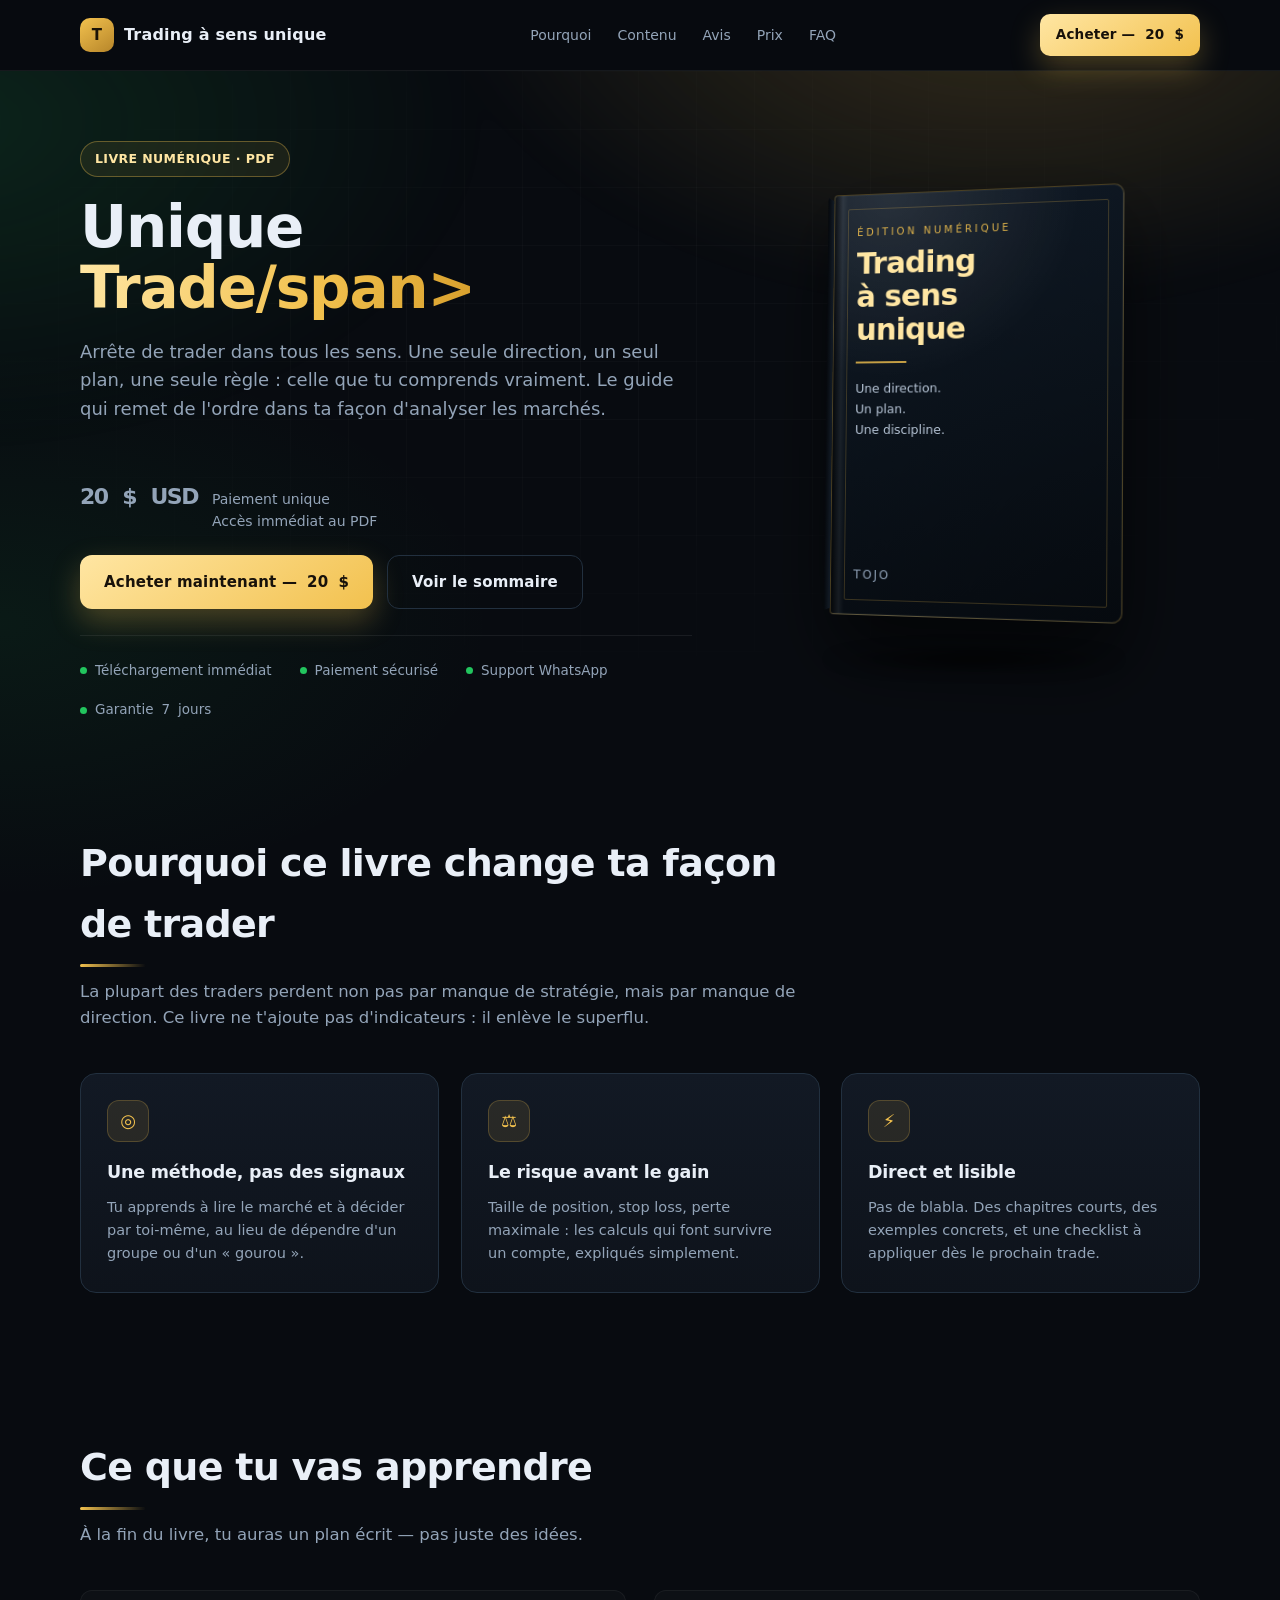
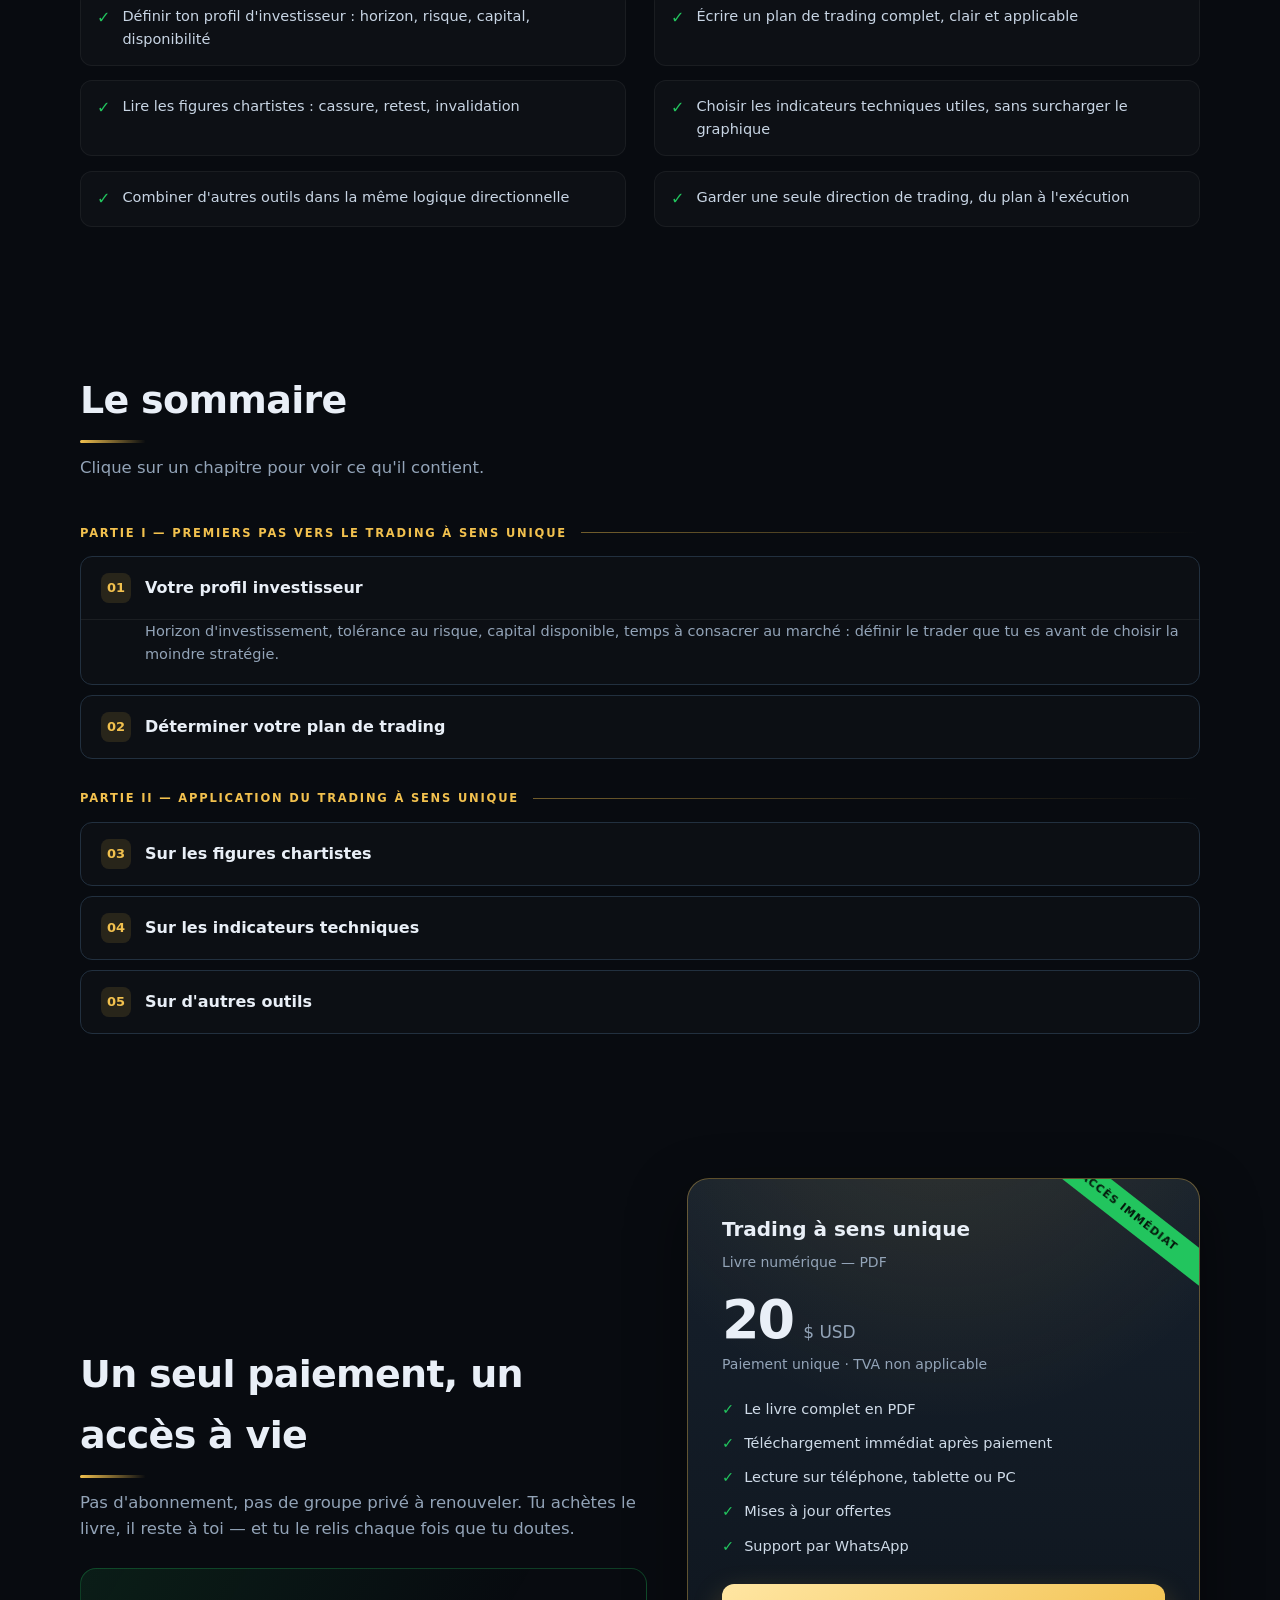
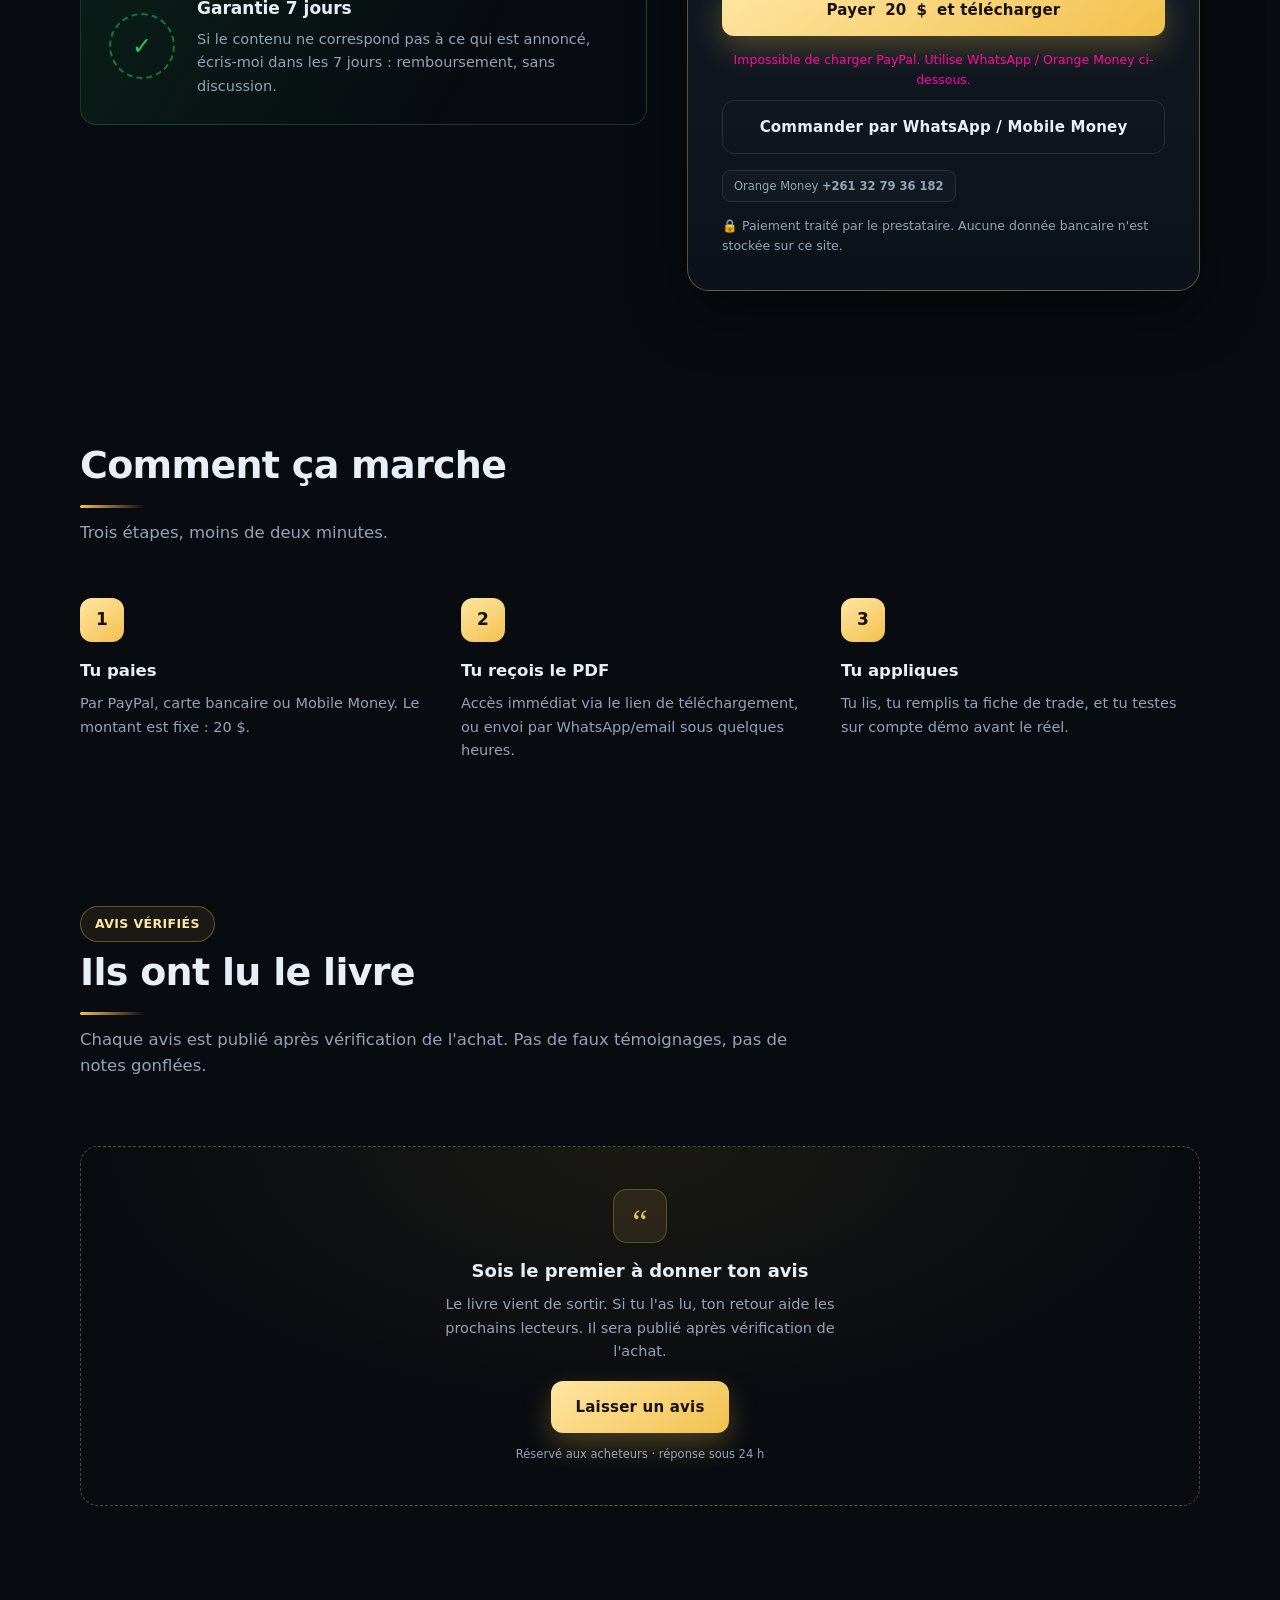
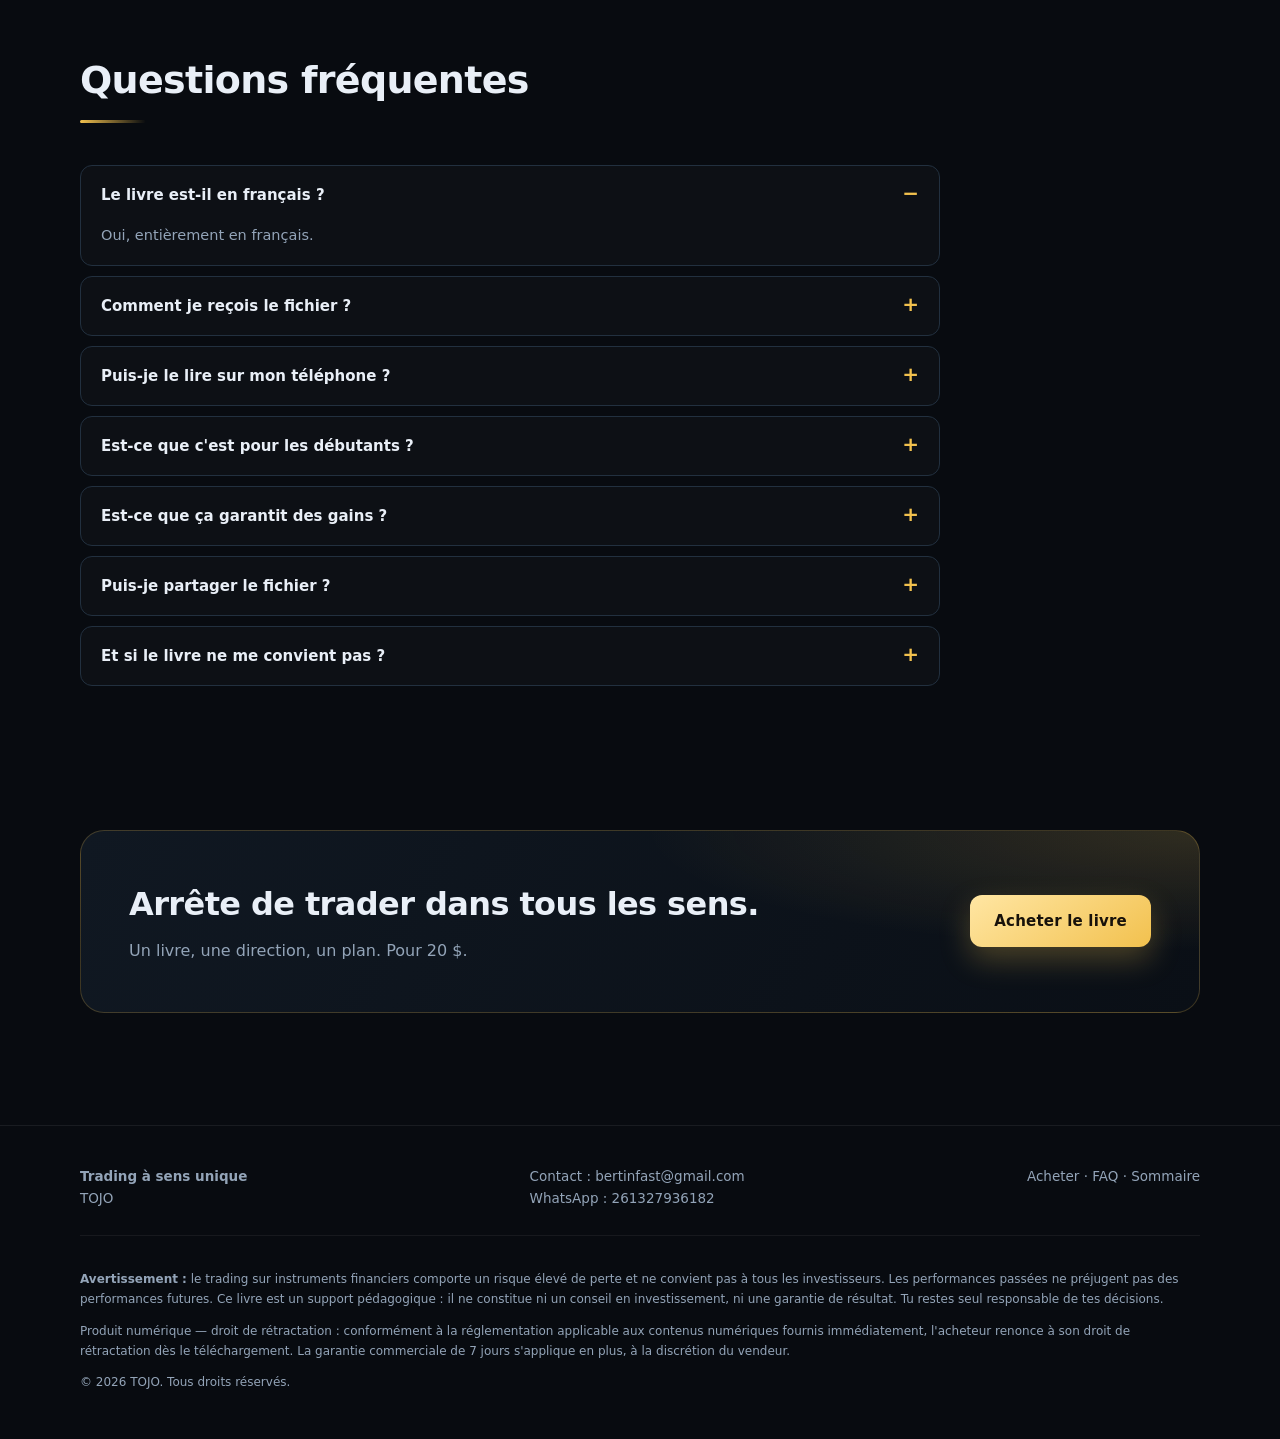
==== index.html @ a889dc32 "Update index.html changemenr de nom" ====
<!DOCTYPE html>
<html lang="fr">
<head>
<meta charset="utf-8">
<meta name="viewport" content="width=device-width, initial-scale=1">
<title>Unique Trade — Le livre (5 $)</title>
<meta name="description" content="Trading à sens unique : la méthode pour arrêter de trader dans tous les sens. Une direction, un plan, une gestion du risque. PDF à 20 $, accès immédiat.">
<meta property="og:type" content="website">
<meta property="og:title" content="Unique Trade — Le livre">
<meta property="og:description" content="Une direction, un plan, une gestion du risque. Le livre en PDF à 20 $.">
<meta property="og:image" content="assets/cover.png">
<meta name="theme-color" content="#080b10">
<link rel="stylesheet" href="assets/style.css">
</head>
<body>

<!-- Barre de progression de lecture -->
<div class="scroll-progress" id="scroll-progress" aria-hidden="true"></div>

<!-- ================= HEADER ================= -->
<header class="site-header">
  <div class="container site-header__inner">
    <a class="brand" href="#hero">
      <span class="brand__mark">T</span>
      <span data-title>Trading à sens unique</span>
    </a>
    <nav class="nav" id="site-nav" aria-label="Navigation principale">
      <a href="#pourquoi">Pourquoi</a>
      <a href="#contenu">Contenu</a>
      <a href="#avis">Avis</a>
      <a href="#prix">Prix</a>
      <a href="#faq">FAQ</a>
      <a class="nav__cta btn btn--gold" href="#prix" data-link="primary">
        Acheter — <span data-price>20</span> <span data-ccy>$</span>
      </a>
    </nav>
    <a class="btn btn--gold btn--sm header-cta" href="#prix" data-link="primary">
      Acheter — <span data-price>5</span> <span data-ccy>$</span>
    </a>
    <button class="nav-toggle" type="button" aria-controls="site-nav" aria-expanded="false" aria-label="Ouvrir le menu" hidden>
      <span class="nav-toggle__bar"></span>
      <span class="nav-toggle__bar"></span>
      <span class="nav-toggle__bar"></span>
    </button>
  </div>
</header>

<!-- ================= HERO ================= -->
<section class="hero" id="hero">
  <div class="container hero__grid">
    <div>
      <span class="eyebrow">Livre numérique · PDF</span>

      <h1>Unique  <span class="accent">Trade/span></h1>

      <p class="lead">
        Arrête de trader dans tous les sens. Une seule direction, un seul plan,
        une seule règle : celle que tu comprends vraiment. Le guide qui remet
        de l'ordre dans ta façon d'analyser les marchés.
      </p>

      <div class="hero__price">
        <div class="price-tag"><span data-price>20</span> <span data-ccy>$</span> <span data-ccy-code>USD</span></div>
        <div class="price-note">
          Paiement unique<br>Accès immédiat au PDF
        </div>
      </div>

      <div class="hero__actions">
        <a class="btn btn--gold" href="#prix" data-link="primary">
          Acheter maintenant — <span data-price>20</span> <span data-ccy>$</span>
        </a>
        <a class="btn btn--ghost" href="#contenu">Voir le sommaire</a>
      </div>

      <div class="trust">
        <span><i class="dot"></i> Téléchargement immédiat</span>
        <span><i class="dot"></i> Paiement sécurisé</span>
        <span><i class="dot"></i> Support WhatsApp</span>
        <span><i class="dot"></i> Garantie <span data-guarantee>7</span> jours</span>
      </div>
    </div>

    <div class="book-wrap" aria-hidden="true">
      <div class="book">
        <div class="book__spine"></div>
        <div class="book__face">
          <div>
            <div class="book__kicker">Édition numérique</div>
            <div class="book__title">Trading<br>à sens<br>unique</div>
            <div class="book__rule"></div>
            <div class="book__sub">Une direction.<br>Un plan.<br>Une discipline.</div>
          </div>
          <div class="book__author" data-author>TOJO</div>
        </div>
      </div>
      <div class="book__shadow"></div>
    </div>
  </div>
</section>

<!-- ================= POURQUOI ================= -->
<section id="pourquoi">
  <div class="container">
    <div class="section-head">
      <h2>Pourquoi ce livre change ta façon de trader</h2>
      <p>
        La plupart des traders perdent non pas par manque de stratégie,
        mais par manque de direction. Ce livre ne t'ajoute pas d'indicateurs :
        il enlève le superflu.
      </p>
    </div>

    <div class="grid-3">
      <article class="card">
        <div class="card__icon">◎</div>
        <h3>Une méthode, pas des signaux</h3>
        <p>
          Tu apprends à lire le marché et à décider par toi-même,
          au lieu de dépendre d'un groupe ou d'un « gourou ».
        </p>
      </article>

      <article class="card">
        <div class="card__icon">⚖</div>
        <h3>Le risque avant le gain</h3>
        <p>
          Taille de position, stop loss, perte maximale : les calculs
          qui font survivre un compte, expliqués simplement.
        </p>
      </article>

      <article class="card">
        <div class="card__icon">⚡</div>
        <h3>Direct et lisible</h3>
        <p>
          Pas de blabla. Des chapitres courts, des exemples concrets,
          et une checklist à appliquer dès le prochain trade.
        </p>
      </article>
    </div>
  </div>
</section>

<!-- ================= CONTENU ================= -->
<section id="contenu">
  <div class="container">
    <div class="section-head">
      <h2>Ce que tu vas apprendre</h2>
      <p>À la fin du livre, tu auras un plan écrit — pas juste des idées.</p>
    </div>

    <ul class="learn">
      <li><span>Définir ton profil d'investisseur : horizon, risque, capital, disponibilité</span></li>
      <li><span>Écrire un plan de trading complet, clair et applicable</span></li>
      <li><span>Lire les figures chartistes : cassure, retest, invalidation</span></li>
      <li><span>Choisir les indicateurs techniques utiles, sans surcharger le graphique</span></li>
      <li><span>Combiner d'autres outils dans la même logique directionnelle</span></li>
      <li><span>Garder une seule direction de trading, du plan à l'exécution</span></li>
    </ul>
  </div>
</section>

<!-- ================= SOMMAIRE ================= -->
<section>
  <div class="container">
    <div class="section-head">
      <h2>Le sommaire</h2>
      <p>Clique sur un chapitre pour voir ce qu'il contient.</p>
    </div>

    <div class="chapters">
      <div class="part">Partie I — Premiers pas vers le trading à sens unique</div>

      <details class="chapter" open>
        <summary><span class="chapter__num">01</span> Votre profil investisseur</summary>
        <div class="chapter__body">
          Horizon d'investissement, tolérance au risque, capital disponible,
          temps à consacrer au marché : définir le trader que tu es avant de
          choisir la moindre stratégie.
        </div>
      </details>

      <details class="chapter">
        <summary><span class="chapter__num">02</span> Déterminer votre plan de trading</summary>
        <div class="chapter__body">
          La fiche à remplir avant chaque décision : objectifs, conditions
          d'entrée, stop loss, taille de position et règles écrites noires
          sur blanches.
        </div>
      </details>

      <div class="part">Partie II — Application du trading à sens unique</div>

      <details class="chapter">
        <summary><span class="chapter__num">03</span> Sur les figures chartistes</summary>
        <div class="chapter__body">
          Comment appliquer la méthode aux figures classiques : lecture de la
          structure, cassure, retest et point d'invalidation.
        </div>
      </details>

      <details class="chapter">
        <summary><span class="chapter__num">04</span> Sur les indicateurs techniques</summary>
        <div class="chapter__body">
          Quels indicateurs garder, comment les combiner sans surcharger le
          graphique, et comment filtrer les faux signaux.
        </div>
      </details>

      <details class="chapter">
        <summary><span class="chapter__num">05</span> Sur d'autres outils</summary>
        <div class="chapter__body">
          Les outils complémentaires utilisés dans le même cadre : niveaux,
          volumes, corrélations — toujours au service d'une seule direction.
        </div>
      </details>
    </div>
  </div>
</section>

<!-- ================= PRIX ================= -->
<section id="prix">
  <div class="container pricing">
    <div>
      <div class="section-head" style="margin-bottom:26px">
        <h2>Un seul paiement, un accès à vie</h2>
        <p>
          Pas d'abonnement, pas de groupe privé à renouveler.
          Tu achètes le livre, il reste à toi — et tu le relis
          chaque fois que tu doutes.
        </p>
      </div>

      <div class="guarantee">
        <div class="guarantee__seal">✓</div>
        <div>
          <h3>Garantie <span data-guarantee>7</span> jours</h3>
          <p>
            Si le contenu ne correspond pas à ce qui est annoncé,
            écris-moi dans les <span data-guarantee>7</span> jours :
            remboursement, sans discussion.
          </p>
        </div>
      </div>
    </div>

    <div class="price-card">
      <div class="price-card__badge">Accès immédiat</div>
      <h3 data-title>Trading à sens unique</h3>
      <div class="muted">Livre numérique — PDF <span data-pages></span></div>

      <div class="price-card__amount">
        <strong><span data-price>20</span></strong>
        <em><span data-ccy>$</span> <span data-ccy-code>USD</span></em>
      </div>
      <div class="muted">Paiement unique · TVA non applicable</div>

      <ul>
        <li>Le livre complet en PDF</li>
        <li>Téléchargement immédiat après paiement</li>
        <li>Lecture sur téléphone, tablette ou PC</li>
        <li>Mises à jour offertes</li>
        <li>Support par WhatsApp</li>
      </ul>

      <a class="btn btn--gold btn--block" href="#prix" data-link="primary">
        Payer <span data-price>20</span> <span data-ccy>$</span> et télécharger
      </a>

      <div id="paypal-button-container" class="paypal-box"></div>
      <div class="pay-divider" id="pay-divider"><span>ou payer autrement</span></div>

      <a class="btn btn--ghost btn--block" style="margin-top:10px"
         href="#" data-link="paypal" target="_blank" rel="noopener">
        Payer avec PayPal
      </a>

      <a class="btn btn--ghost btn--block" style="margin-top:10px"
         href="#" data-link="whatsapp" target="_blank" rel="noopener">
        Commander par WhatsApp / Mobile Money
      </a>

      <div class="pay-methods">
        <span class="pay-chip" data-card>PayPal</span>
        <span class="pay-chip" data-card>Visa / Mastercard</span>
        <span class="pay-chip">MVola <b data-mvola></b></span>
        <span class="pay-chip">Orange Money <b data-orange></b></span>
        <span class="pay-chip">Airtel Money <b data-airtel></b></span>
      </div>

      <div class="secure-note">
        🔒 Paiement traité par le prestataire. Aucune donnée bancaire n'est
        stockée sur ce site.
      </div>
    </div>
  </div>
</section>

<!-- ================= ETAPES ================= -->
<section>
  <div class="container">
    <div class="section-head">
      <h2>Comment ça marche</h2>
      <p>Trois étapes, moins de deux minutes.</p>
    </div>

    <div class="steps">
      <div class="step">
        <div class="step__num">1</div>
        <h3>Tu paies</h3>
        <p>Par PayPal, carte bancaire ou Mobile Money. Le montant est fixe : <span data-price>20</span> <span data-ccy>$</span>.</p>
      </div>
      <div class="step">
        <div class="step__num">2</div>
        <h3>Tu reçois le PDF</h3>
        <p>Accès immédiat via le lien de téléchargement, ou envoi par WhatsApp/email sous quelques heures.</p>
      </div>
      <div class="step">
        <div class="step__num">3</div>
        <h3>Tu appliques</h3>
        <p>Tu lis, tu remplis ta fiche de trade, et tu testes sur compte démo avant le réel.</p>
      </div>
    </div>
  </div>
</section>

<!-- ================= AVIS CLIENTS ================= -->
<section id="avis">
  <div class="container">
    <div class="section-head">
      <span class="eyebrow">Avis vérifiés</span>
      <h2>Ils ont lu le livre</h2>
      <p>
        Chaque avis est publié après vérification de l'achat.
        Pas de faux témoignages, pas de notes gonflées.
      </p>
    </div>

    <div class="reviews">
      <!-- Note globale -->
      <aside class="reviews__score" id="reviews-summary" hidden>
        <div class="reviews__avg">
          <span id="reviews-avg">0,0</span><small>/5</small>
        </div>
        <div class="stars" id="reviews-stars"></div>
        <div class="reviews__count">
          <b id="reviews-count">0</b> avis vérifiés
        </div>
        <div class="reviews__bars" id="reviews-bars"></div>
        <div class="reviews__trust">
          <span class="reviews__lock">🔒</span>
          Achat vérifié · publié après contrôle
        </div>
      </aside>

      <!-- Liste des avis -->
      <div class="reviews__list" id="reviews-list"></div>

      <!-- Aucun avis -->
      <div class="reviews__empty" id="reviews-empty">
        <div class="reviews__empty-icon">“</div>
        <h3>Sois le premier à donner ton avis</h3>
        <p>
          Le livre vient de sortir. Si tu l'as lu, ton retour aide les
          prochains lecteurs. Il sera publié après vérification de l'achat.
        </p>
        <a class="btn btn--gold" href="#" data-link="review" target="_blank" rel="noopener">
          Laisser un avis
        </a>
        <span class="reviews__empty-note">
          Réservé aux acheteurs · réponse sous 24 h
        </span>
      </div>
    </div>
  </div>
</section>

<!-- ================= FAQ ================= -->
<section id="faq">
  <div class="container">
    <div class="section-head">
      <h2>Questions fréquentes</h2>
    </div>

    <div class="faq">
      <details open>
        <summary>Le livre est-il en français ?</summary>
        <p>Oui, entièrement en français.</p>
      </details>

      <details>
        <summary>Comment je reçois le fichier ?</summary>
        <p>
          Au format PDF, immédiatement après le paiement (lien de téléchargement),
          ou par WhatsApp / email si tu paies par Mobile Money.
        </p>
      </details>

      <details>
        <summary>Puis-je le lire sur mon téléphone ?</summary>
        <p>
          Oui. Le PDF se lit sur téléphone, tablette, ordinateur et liseuse.
          Tu peux aussi l'imprimer pour toi.
        </p>
      </details>

      <details>
        <summary>Est-ce que c'est pour les débutants ?</summary>
        <p>
          Le livre part des bases et va jusqu'à la construction d'un plan
          de trade complet. Si tu trades déjà, il sert surtout à remettre
          de l'ordre dans ta méthode.
        </p>
      </details>

      <details>
        <summary>Est-ce que ça garantit des gains ?</summary>
        <p>
          Non, et personne ne peut le garantir. Le trading comporte un risque
          de perte. Ce livre t'apprend une méthode et une gestion du risque,
          pas une promesse de profit.
        </p>
      </details>

      <details>
        <summary>Puis-je partager le fichier ?</summary>
        <p>
          Non. L'achat donne un droit d'usage personnel. Le partage ou la revente
          du PDF est interdit.
        </p>
      </details>

      <details>
        <summary>Et si le livre ne me convient pas ?</summary>
        <p>
          Tu as <span data-guarantee>7</span> jours pour demander un remboursement,
          en écrivant à <b data-email>contact@exemple.com</b>.
        </p>
      </details>
    </div>
  </div>
</section>

<!-- ================= CTA FINAL ================= -->
<section>
  <div class="container">
    <div class="cta-band">
      <div>
        <h2>Arrête de trader dans tous les sens.</h2>
        <p>Un livre, une direction, un plan. Pour <span data-price>20</span> <span data-ccy>$</span>.</p>
      </div>
      <a class="btn btn--gold" href="#prix" data-link="primary">
        Acheter le livre
      </a>
    </div>
  </div>
</section>

<!-- ================= FOOTER ================= -->
<footer class="site-footer">
  <div class="container">
    <div class="footer__grid">
      <div>
        <strong data-title>Trading à sens unique</strong><br>
        <span data-author>TOJO</span>
      </div>
      <div>
        Contact : <a href="#" data-link="email"><span data-email>contact@exemple.com</span></a><br>
        WhatsApp : <a href="#" data-link="whatsapp"><span data-whatsapp></span></a>
      </div>
      <div>
        <a href="#prix">Acheter</a> · <a href="#faq">FAQ</a> · <a href="#contenu">Sommaire</a>
      </div>
    </div>

    <div class="legal">
      <p>
        <strong>Avertissement :</strong> le trading sur instruments financiers comporte
        un risque élevé de perte et ne convient pas à tous les investisseurs.
        Les performances passées ne préjugent pas des performances futures.
        Ce livre est un support pédagogique : il ne constitue ni un conseil en
        investissement, ni une garantie de résultat. Tu restes seul responsable
        de tes décisions.
      </p>
      <p>
        Produit numérique — droit de rétractation : conformément à la réglementation
        applicable aux contenus numériques fournis immédiatement, l'acheteur renonce
        à son droit de rétractation dès le téléchargement. La garantie commerciale
        de <span data-guarantee>7</span> jours s'applique en plus, à la discrétion du vendeur.
      </p>
      <p>© <span data-year>2026</span> <span data-author>TOJO</span>. Tous droits réservés.</p>
    </div>
  </div>
</footer>

<!-- ================= CTA MOBILE ================= -->
<div class="sticky-cta" id="sticky-cta">
  <div>
    <strong><span data-price>20</span> <span data-ccy>$</span></strong><br>
    <span class="sticky-cta__note">PDF · accès immédiat</span>
  </div>
  <a class="btn btn--gold btn--sm" href="#prix" data-link="primary">Acheter</a>
</div>

<script src="assets/config.js"></script>
<script src="assets/app.js"></script>
</body>
</html>
---- assets/style.css ----
/* ==========================================================
   Trading à sens unique — Feuille de style
   ========================================================== */

:root {
  --bg:        #080b10;
  --bg-2:      #0e131b;
  --card:      #121924;
  --card-2:    #17202d;
  --line:      #22303f;
  --text:      #e9eff7;
  --muted:     #93a4b8;
  --gold:      #f2c14e;
  --gold-2:    #ffe6a3;
  --green:     #22c55e;
  --green-2:   #16a34a;
  --radius:    16px;
  --shadow:    0 20px 60px rgba(0,0,0,.45);
}

* { box-sizing: border-box; }

html { scroll-behavior: smooth; }

body {
  margin: 0;
  background:
    radial-gradient(1200px 600px at 80% -10%, rgba(242,193,78,.10), transparent 60%),
    radial-gradient(900px 500px at 0% 10%, rgba(34,197,94,.08), transparent 55%),
    var(--bg);
  color: var(--text);
  font-family: "Segoe UI", Inter, system-ui, -apple-system, "Helvetica Neue", Arial, sans-serif;
  line-height: 1.6;
  -webkit-font-smoothing: antialiased;
}

img { max-width: 100%; display: block; }
img, svg, video, canvas { max-width: 100%; height: auto; }
iframe, embed, object { max-width: 100%; }

a { color: inherit; text-decoration: none; }

.container { width: min(1120px, 92vw); margin-inline: auto; }

/* ---------- Header ---------- */
.site-header {
  position: sticky; top: 0; z-index: 50;
  backdrop-filter: blur(14px);
  background: rgba(8,11,16,.78);
  border-bottom: 1px solid rgba(255,255,255,.06);
}
.site-header__inner {
  display: flex; align-items: center; justify-content: space-between;
  gap: 20px; padding: 14px 0;
}
.brand { display: flex; align-items: center; gap: 10px; font-weight: 700; letter-spacing: .2px; }
.brand__mark {
  width: 34px; height: 34px; border-radius: 10px;
  display: grid; place-items: center;
  background: linear-gradient(145deg, var(--gold), #b7862a);
  color: #1a1206; font-weight: 900; font-size: 15px;
}
.nav { display: flex; gap: 26px; font-size: 14px; color: var(--muted); }
.nav a:hover { color: var(--text); }

/* ---------- Buttons ---------- */
.btn {
  display: inline-flex; align-items: center; justify-content: center; gap: 10px;
  padding: 14px 24px; border-radius: 12px; border: 0; cursor: pointer;
  font-weight: 700; font-size: 15px; letter-spacing: .2px;
  transition: transform .15s ease, box-shadow .2s ease, background .2s ease;
  white-space: nowrap;
}
.btn:hover { transform: translateY(-2px); }
.btn:active { transform: translateY(0); }

.btn--gold {
  background: linear-gradient(145deg, var(--gold-2), var(--gold));
  color: #17110a;
  box-shadow: 0 12px 30px rgba(242,193,78,.28);
}
.btn--gold:hover { box-shadow: 0 16px 40px rgba(242,193,78,.4); }

.btn--green {
  background: linear-gradient(145deg, var(--green), var(--green-2));
  color: #04170b;
  box-shadow: 0 12px 30px rgba(34,197,94,.25);
}

.btn--ghost {
  background: transparent; color: var(--text);
  border: 1px solid var(--line);
}
.btn--ghost:hover { background: rgba(255,255,255,.04); }

.btn--sm { padding: 10px 16px; font-size: 13.5px; border-radius: 10px; }
.btn--block { width: 100%; }

/* ---------- Hero ---------- */
.hero { padding: 70px 0 40px; }
.hero__grid {
  display: grid; grid-template-columns: 1.15fr .85fr;
  gap: 56px; align-items: center;
}
.eyebrow {
  display: inline-flex; align-items: center; gap: 8px;
  padding: 7px 14px; border-radius: 999px;
  border: 1px solid rgba(242,193,78,.35);
  background: rgba(242,193,78,.08);
  color: var(--gold-2); font-size: 12.5px; font-weight: 600;
  letter-spacing: .4px; text-transform: uppercase;
}
h1 {
  font-size: clamp(34px, 5vw, 58px);
  line-height: 1.06; margin: 20px 0 18px;
  letter-spacing: -1.2px;
}
h1 .accent {
  background: linear-gradient(100deg, var(--gold-2), var(--gold) 60%, #d79f2c);
  -webkit-background-clip: text; background-clip: text; color: transparent;
}
.lead { color: var(--muted); font-size: 18px; max-width: 56ch; }

.hero__price {
  display: flex; align-items: baseline; gap: 14px;
  margin: 28px 0 22px;
}
.price-tag { font-size: 46px; font-weight: 800; letter-spacing: -1.5px; }
.price-tag span { font-size: 22px; font-weight: 700; color: var(--muted); }
.price-note { color: var(--muted); font-size: 14px; }
.price-old { color: var(--muted); text-decoration: line-through; font-size: 18px; }

.hero__actions { display: flex; flex-wrap: wrap; gap: 14px; }

.trust {
  display: flex; flex-wrap: wrap; gap: 18px 28px;
  margin-top: 26px; padding-top: 24px;
  border-top: 1px solid rgba(255,255,255,.07);
  color: var(--muted); font-size: 13.5px;
}
.trust span { display: inline-flex; align-items: center; gap: 8px; }
.dot { width: 7px; height: 7px; border-radius: 50%; background: var(--green); }

/* ---------- Book mockup ---------- */
.book-wrap { display: grid; place-items: center; perspective: 1400px; }
.book {
  position: relative; width: 300px; height: 430px;
  transform: rotateY(-14deg) rotateX(2deg);
  transform-style: preserve-3d;
  transition: transform .5s ease;
}
.book:hover { transform: rotateY(-6deg) rotateX(1deg) translateY(-6px); }
.book__face {
  position: absolute; inset: 0;
  border-radius: 4px 10px 10px 4px;
  background:
    radial-gradient(120% 80% at 20% 0%, rgba(255,255,255,.10), transparent 55%),
    linear-gradient(160deg, #101a26, #0a1119 55%, #060a0f);
  border: 1px solid rgba(242,193,78,.28);
  box-shadow: 0 40px 80px rgba(0,0,0,.65), inset 0 0 0 1px rgba(255,255,255,.03);
  padding: 30px 24px;
  display: flex; flex-direction: column; justify-content: space-between;
  overflow: hidden;
}
.book__face::before {
  content: ""; position: absolute; left: 0; top: 0; bottom: 0; width: 14px;
  background: linear-gradient(90deg, rgba(0,0,0,.6), rgba(255,255,255,.06) 60%, transparent);
}
.book__face::after {
  content: ""; position: absolute; inset: 14px;
  border: 1px solid rgba(242,193,78,.22); border-radius: 2px; pointer-events: none;
}
.book__kicker {
  font-size: 10.5px; letter-spacing: 3px; text-transform: uppercase;
  color: var(--gold); opacity: .9;
}
.book__title {
  font-size: 31px; line-height: 1.1; font-weight: 800; letter-spacing: -.8px;
  color: var(--gold-2); margin: 6px 0 0;
}
.book__rule { width: 54px; height: 2px; background: var(--gold); margin: 16px 0; opacity: .8; }
.book__sub { color: #b9c7d8; font-size: 13px; }
.book__author {
  font-size: 12.5px; letter-spacing: 2px; text-transform: uppercase; color: #8fa1b6;
}
.book__spine {
  position: absolute; left: -18px; top: 6px; bottom: 6px; width: 18px;
  background: linear-gradient(90deg, #05080c, #131c27);
  border-radius: 4px 0 0 4px;
  transform: rotateY(90deg); transform-origin: right center;
}
.book__shadow {
  width: 300px; height: 30px; margin-top: 26px; border-radius: 50%;
  background: radial-gradient(closest-side, rgba(0,0,0,.7), transparent);
  filter: blur(6px);
}

/* ---------- Sections ---------- */
section { padding: 72px 0; }
.section-head { max-width: 720px; margin-bottom: 42px; }
.section-head h2 {
  font-size: clamp(26px, 3.4vw, 38px); letter-spacing: -.7px; margin: 0 0 12px;
}
.section-head p { color: var(--muted); margin: 0; font-size: 16.5px; }

.grid-3 { display: grid; grid-template-columns: repeat(3, 1fr); gap: 22px; }
.grid-2 { display: grid; grid-template-columns: repeat(2, 1fr); gap: 22px; }

.card {
  background: linear-gradient(180deg, var(--card), var(--bg-2));
  border: 1px solid var(--line);
  border-radius: var(--radius);
  padding: 26px;
}
.card h3 { margin: 0 0 10px; font-size: 17.5px; letter-spacing: -.2px; }
.card p { margin: 0; color: var(--muted); font-size: 14.5px; }
.card__icon {
  width: 42px; height: 42px; border-radius: 12px; display: grid; place-items: center;
  background: rgba(242,193,78,.10); border: 1px solid rgba(242,193,78,.22);
  color: var(--gold); margin-bottom: 16px; font-size: 18px;
}

/* ---------- Learn list ---------- */
.learn { display: grid; grid-template-columns: repeat(2, 1fr); gap: 14px 28px; }
.learn li {
  list-style: none; display: flex; gap: 12px; align-items: flex-start;
  padding: 14px 16px; border-radius: 12px;
  background: rgba(255,255,255,.025); border: 1px solid rgba(255,255,255,.05);
}
.learn li::before {
  content: "✓"; color: var(--green); font-weight: 900; flex: 0 0 auto;
}
.learn { padding: 0; margin: 0; }
.learn span { color: #c8d5e4; font-size: 14.5px; }

/* ---------- Sommaire ---------- */
.chapters { display: grid; gap: 10px; }

.part {
  display: flex; align-items: center; gap: 14px;
  margin: 20px 0 4px;
  font-size: 11.5px; font-weight: 700; letter-spacing: 1.8px;
  text-transform: uppercase; color: var(--gold);
}
.part:first-child { margin-top: 0; }
.part::after {
  content: ""; flex: 1; height: 1px;
  background: linear-gradient(90deg, rgba(242,193,78,.45), rgba(242,193,78,0));
}
.chapter {
  border: 1px solid var(--line); border-radius: 12px;
  background: rgba(255,255,255,.02); overflow: hidden;
}
.chapter summary {
  cursor: pointer; list-style: none; padding: 16px 20px;
  display: flex; align-items: center; gap: 14px; font-weight: 600;
  transition: background .2s ease;
}
.chapter summary::-webkit-details-marker { display: none; }
.chapter summary:hover { background: rgba(255,255,255,.035); }
.chapter__num {
  min-width: 30px; height: 30px; border-radius: 8px; display: grid; place-items: center;
  background: rgba(242,193,78,.12); color: var(--gold); font-size: 13px; font-weight: 700;
}
.chapter__body { padding: 0 20px 18px 64px; color: var(--muted); font-size: 14.5px; }
.chapter[open] summary { border-bottom: 1px solid rgba(255,255,255,.06); }

/* ---------- Pricing ---------- */
.pricing { display: grid; grid-template-columns: 1.05fr .95fr; gap: 40px; align-items: center; }
.price-card {
  background:
    radial-gradient(120% 90% at 50% -20%, rgba(242,193,78,.14), transparent 60%),
    linear-gradient(180deg, #16202c, #0c1219);
  border: 1px solid rgba(242,193,78,.35);
  border-radius: 22px; padding: 34px; box-shadow: var(--shadow);
  position: relative; overflow: hidden;
}
.price-card__badge {
  position: absolute; top: 18px; right: -42px; transform: rotate(38deg);
  background: var(--green); color: #04170b; font-size: 11px; font-weight: 800;
  letter-spacing: 1px; padding: 6px 52px; text-transform: uppercase;
}
.price-card h3 { margin: 0 0 6px; font-size: 20px; }
.price-card .muted { color: var(--muted); font-size: 14px; }
.price-card__amount {
  display: flex; align-items: baseline; gap: 10px; margin: 20px 0 6px;
}
.price-card__amount strong { font-size: 54px; letter-spacing: -2px; line-height: 1; }
.price-card__amount em { font-style: normal; color: var(--muted); font-size: 17px; }
.price-card ul { list-style: none; padding: 0; margin: 22px 0 26px; display: grid; gap: 11px; }
.price-card li { display: flex; gap: 10px; font-size: 14.5px; color: #cfdbe8; }
.price-card li::before { content: "✓"; color: var(--green); font-weight: 900; }
.pay-methods { display: flex; gap: 10px; flex-wrap: wrap; margin-top: 16px; }
.pay-chip {
  font-size: 11.5px; color: var(--muted); border: 1px solid var(--line);
  padding: 6px 11px; border-radius: 8px; background: rgba(255,255,255,.02);
}
.secure-note {
  display: flex; gap: 8px; align-items: center; margin-top: 14px;
  color: var(--muted); font-size: 12.5px;
}

/* ---------- PayPal ---------- */
.paypal-box { margin-top: 14px; min-height: 0; }
.paypal-box:empty { display: none; }
.pay-divider { position: relative; text-align: center; margin: 14px 0; display: none; }
.pay-divider.show { display: block; }
.pay-divider::before {
  content: ""; position: absolute; top: 50%; left: 0; right: 0;
  border-top: 1px solid rgba(255,255,255,.09);
}
.pay-divider span {
  position: relative; background: #101822; padding: 0 10px;
  color: var(--muted); font-size: 12px;
}
.pay-note { color: #f0a; font-size: 12.5px; text-align: center; margin: 8px 0 0; }

/* ---------- Steps ---------- */
.steps { display: grid; grid-template-columns: repeat(3, 1fr); gap: 22px; counter-reset: s; }
.step { position: relative; padding-top: 10px; }
.step__num {
  width: 44px; height: 44px; border-radius: 12px; display: grid; place-items: center;
  font-weight: 800; font-size: 17px; color: #17110a;
  background: linear-gradient(145deg, var(--gold-2), var(--gold));
  margin-bottom: 16px;
}
.step h3 { margin: 0 0 8px; font-size: 16.5px; }
.step p { margin: 0; color: var(--muted); font-size: 14.5px; }

/* ---------- Guarantee ---------- */
.guarantee {
  display: flex; gap: 22px; align-items: center;
  border: 1px solid rgba(34,197,94,.28);
  background: linear-gradient(120deg, rgba(34,197,94,.10), transparent 70%);
  border-radius: var(--radius); padding: 26px 28px;
}
.guarantee__seal {
  flex: 0 0 66px; width: 66px; height: 66px; border-radius: 50%;
  border: 2px dashed rgba(34,197,94,.55); display: grid; place-items: center;
  font-size: 24px; color: var(--green);
}
.guarantee h3 { margin: 0 0 6px; font-size: 17px; }
.guarantee p { margin: 0; color: var(--muted); font-size: 14.5px; }

/* ---------- FAQ ---------- */
.faq { display: grid; gap: 10px; max-width: 860px; }
.faq details {
  border: 1px solid var(--line); border-radius: 12px;
  background: rgba(255,255,255,.02); padding: 0 20px;
}
.faq summary {
  cursor: pointer; list-style: none; padding: 17px 0; font-weight: 600; font-size: 15px;
  display: flex; justify-content: space-between; gap: 16px;
}
.faq summary::-webkit-details-marker { display: none; }
.faq summary::after { content: "+"; color: var(--gold); font-size: 20px; line-height: 1; }
.faq details[open] summary::after { content: "−"; }
.faq p { margin: 0 0 18px; color: var(--muted); font-size: 14.5px; }

/* ---------- Avis clients ---------- */
.reviews {
  display: grid; grid-template-columns: 300px 1fr; gap: 24px; align-items: start;
}
.reviews.no-score { grid-template-columns: 1fr; }

.reviews__score {
  position: sticky; top: 92px;
  background:
    radial-gradient(120% 90% at 0% 0%, rgba(242,193,78,.12), transparent 60%),
    linear-gradient(180deg, #121924, #0b1017);
  border: 1px solid rgba(242,193,78,.25);
  border-radius: 18px; padding: 26px; text-align: center;
  box-shadow: 0 18px 50px rgba(0,0,0,.35);
}
.reviews__avg { font-size: 52px; font-weight: 800; letter-spacing: -2px; line-height: 1; }
.reviews__avg small { font-size: 18px; color: var(--muted); font-weight: 600; margin-left: 4px; }
.stars { display: inline-flex; gap: 3px; margin: 10px 0 6px; }
.star { font-size: 17px; color: #3a4758; line-height: 1; }
.star.on { color: var(--gold); }
.reviews__count { color: var(--muted); font-size: 13px; }
.reviews__count b { color: var(--text); }
.reviews__bars { margin: 18px 0 14px; display: grid; gap: 7px; }
.rbar { display: grid; grid-template-columns: 28px 1fr 24px; gap: 8px; align-items: center; font-size: 11.5px; color: var(--muted); }
.rbar__track { height: 6px; border-radius: 999px; background: rgba(255,255,255,.07); overflow: hidden; }
.rbar__fill { height: 100%; border-radius: 999px; background: linear-gradient(90deg, var(--gold), #c9932c); }
.reviews__trust { border-top: 1px solid rgba(255,255,255,.07); padding-top: 14px; color: var(--muted); font-size: 11.5px; line-height: 1.5; }
.reviews__lock { margin-right: 4px; }

.reviews__list { display: grid; grid-template-columns: repeat(2, 1fr); gap: 16px; }
.review {
  background: linear-gradient(180deg, var(--card), var(--bg-2));
  border: 1px solid var(--line); border-radius: 16px;
  padding: 20px 22px; position: relative; overflow: hidden;
}
.review::before {
  content: "“"; position: absolute; top: 2px; right: 16px;
  font-size: 46px; color: rgba(242,193,78,.16); font-family: Georgia, serif; line-height: 1;
}
.review__head { display: flex; align-items: center; gap: 12px; margin-bottom: 12px; }
.review__avatar {
  width: 38px; height: 38px; border-radius: 50%; display: grid; place-items: center;
  background: linear-gradient(145deg, #22303f, #151d28);
  border: 1px solid var(--line); font-weight: 700; font-size: 13px; color: var(--gold-2);
  flex: 0 0 auto;
}
.review__who { display: grid; min-width: 0; }
.review__name { font-size: 14px; font-weight: 700; }
.review__meta { font-size: 11.5px; color: var(--muted); display: flex; align-items: center; gap: 6px; flex-wrap: wrap; }
.review__verified { color: var(--green); }
.review .stars { margin: 0 0 8px; }
.review .star { font-size: 13px; }
.review__text { margin: 0; font-size: 14px; color: #c8d5e4; line-height: 1.6; }

.reviews__empty {
  grid-column: 1 / -1; text-align: center;
  border: 1px dashed rgba(242,193,78,.35); border-radius: 18px; padding: 42px 28px;
  background: radial-gradient(80% 120% at 50% 0%, rgba(242,193,78,.08), transparent 65%);
}
.reviews__empty-icon {
  width: 54px; height: 54px; margin: 0 auto 14px; border-radius: 14px;
  display: grid; place-items: center; font-family: Georgia, serif; font-size: 34px;
  color: var(--gold); background: rgba(242,193,78,.10); border: 1px solid rgba(242,193,78,.25);
  line-height: 1; padding-top: 12px; overflow: hidden;
}
.reviews__empty h3 { margin: 0 0 8px; font-size: 18px; }
.reviews__empty p { margin: 0 auto 18px; max-width: 46ch; color: var(--muted); font-size: 14.5px; }
.reviews__empty-note { display: block; margin-top: 12px; color: var(--muted); font-size: 11.5px; }

/* ---------- Final CTA ---------- */
.cta-band {
  border-radius: 24px; padding: 48px;
  background:
    radial-gradient(90% 120% at 100% 0%, rgba(242,193,78,.16), transparent 55%),
    linear-gradient(120deg, #101822, #0a0f16);
  border: 1px solid rgba(242,193,78,.22);
  display: flex; align-items: center; justify-content: space-between; gap: 30px;
  flex-wrap: wrap;
}
.cta-band h2 { margin: 0 0 8px; font-size: clamp(24px, 3vw, 32px); letter-spacing: -.6px; }
.cta-band p { margin: 0; color: var(--muted); }

/* ---------- Footer ---------- */
.site-footer {
  border-top: 1px solid rgba(255,255,255,.07);
  padding: 40px 0 34px; margin-top: 40px;
  color: var(--muted); font-size: 13.5px;
}
.footer__grid { display: flex; justify-content: space-between; gap: 30px; flex-wrap: wrap; }
.footer__grid a:hover { color: var(--text); }
.legal { margin-top: 26px; padding-top: 22px; border-top: 1px solid rgba(255,255,255,.06); font-size: 12px; line-height: 1.65; }

/* ---------- Sticky mobile CTA ---------- */
.sticky-cta {
  position: fixed; left: 12px; right: 12px; bottom: 12px; z-index: 60;
  display: none; gap: 12px; align-items: center; justify-content: space-between;
  padding: 12px 14px; border-radius: 16px;
  background: rgba(14,19,27,.94); border: 1px solid var(--line);
  backdrop-filter: blur(12px); box-shadow: 0 18px 40px rgba(0,0,0,.5);
}
.sticky-cta.show { display: flex; }
.sticky-cta strong { font-size: 15px; }
.sticky-cta__note { color: var(--muted); font-size: 12.5px; }

/* ---------- Menu mobile (masqué sur ordinateur) ---------- */
.nav__cta { display: none; }
.nav-toggle { display: none; }

/* ---------- Responsive ---------- */
@media (max-width: 940px) {
  .hero__grid { grid-template-columns: 1fr; gap: 40px; }
  .book { width: 250px; height: 360px; }
  .book__shadow { width: 250px; }
  .grid-3, .steps { grid-template-columns: 1fr; }
  .grid-2, .learn { grid-template-columns: 1fr; }
  .pricing { grid-template-columns: 1fr; }
  .nav { display: none; }
  .cta-band { padding: 32px; }
  .hero { padding: 44px 0 20px; }
  section { padding: 52px 0; }
  .reviews { grid-template-columns: 1fr; }
  .reviews__score { position: static; }
  .reviews__list { grid-template-columns: 1fr; }
}
@media (max-width: 520px) {
  .price-tag { font-size: 38px; }
  .price-card { padding: 26px; }
  .btn { width: 100%; }
  .hero__actions .btn { width: 100%; }
  .header-cta { display: none; }
  .sticky-cta .btn { width: auto; flex: 0 0 auto; }
  .cta-band { padding: 26px 20px; }
  .guarantee { flex-direction: column; align-items: flex-start; padding: 22px; }
  .chapter__body { padding-left: 20px; }
}

/* ==========================================================
   MOBILE — lisibilité, zones tactiles, débordements, menu
   (tout est limité aux petits écrans : l'affichage ordinateur ne change pas)
   ========================================================== */
@media (max-width: 940px) {
  /* Pas de défilement horizontal */
  html, body { overflow-x: clip; }
  body { overflow-wrap: break-word; }
  .site-footer a, .faq p, .price-card li, .review__text { overflow-wrap: anywhere; }
  .btn { white-space: normal; text-align: center; }

  /* Texte courant : 16px minimum */
  body { font-size: 16px; }
  .card p, .learn span, .chapter__body, .price-card li, .price-card .muted,
  .step p, .guarantee p, .faq p, .faq summary, .review__text,
  .reviews__empty p, .cta-band p, .price-note, .trust,
  .site-footer, .legal, .secure-note, .pay-note, .reviews__trust,
  .reviews__empty-note, .section-head p { font-size: 16px; }
  .btn, .btn--sm { font-size: 16px; }

  /* Zones tactiles : 44 × 44px minimum */
  .btn { min-height: 48px; }
  .btn--sm { min-height: 44px; }
  .brand { min-height: 44px; }
  .chapter summary, .faq summary { min-height: 52px; }
  .footer__grid a {
    display: inline-flex; align-items: center; min-height: 44px; min-width: 44px;
  }

  /* En-tête + menu repliable */
  .site-header__inner { gap: 12px; padding: 10px 0; }
  .brand { min-width: 0; }
  .brand > span:last-child { white-space: nowrap; overflow: hidden; text-overflow: ellipsis; }
  .header-cta { margin-left: auto; flex: 0 0 auto; }

  .nav-toggle:not([hidden]) {
    display: inline-flex; flex-direction: column; justify-content: center; align-items: center;
    gap: 5px; flex: 0 0 auto;
    width: 44px; height: 44px; padding: 0; cursor: pointer;
    border-radius: 10px; border: 1px solid var(--line);
    background: rgba(255,255,255,.03); color: var(--text);
  }
  .nav-toggle__bar {
    display: block; width: 20px; height: 2px; border-radius: 2px; background: currentColor;
    transition: transform .2s ease, opacity .2s ease;
  }
  .nav-toggle[aria-expanded="true"] .nav-toggle__bar:nth-child(1) { transform: translateY(7px) rotate(45deg); }
  .nav-toggle[aria-expanded="true"] .nav-toggle__bar:nth-child(2) { opacity: 0; }
  .nav-toggle[aria-expanded="true"] .nav-toggle__bar:nth-child(3) { transform: translateY(-7px) rotate(-45deg); }

  .nav.is-open {
    display: flex; flex-direction: column; gap: 0;
    position: absolute; top: 100%; left: 0; right: 0;
    padding: 8px 4vw 16px;
    background: rgba(8,11,16,.97);
    border-bottom: 1px solid rgba(255,255,255,.08);
    box-shadow: 0 18px 40px rgba(0,0,0,.5);
    max-height: calc(100vh - 64px); overflow-y: auto;
    font-size: 17px; color: var(--text);
  }
  .nav.is-open a:not(.btn) {
    display: flex; align-items: center; min-height: 48px;
    border-bottom: 1px solid rgba(255,255,255,.06);
  }
  .nav.is-open .nav__cta { display: inline-flex; width: 100%; margin-top: 14px; }

  /* Éléments à largeur fixe */
  .book { max-width: 72vw; max-height: 104vw; }
  .book__shadow { max-width: 72vw; }
  .price-card__amount { flex-wrap: wrap; }
  .hero__price { flex-wrap: wrap; }
}

/* ==========================================================
   PREMIUM — effets visuels
   ========================================================== */

/* ---------- Apparition au scroll ---------- */
.reveal {
  opacity: 0;
  transform: translateY(20px);
  transition: opacity .7s cubic-bezier(.22,.61,.36,1),
              transform .7s cubic-bezier(.22,.61,.36,1);
  will-change: opacity, transform;
}
.reveal.in { opacity: 1; transform: translateY(0); }

/* ---------- Barre de progression ---------- */
.scroll-progress {
  position: fixed; top: 0; left: 0; height: 3px; width: 0%;
  background: linear-gradient(90deg, var(--gold), var(--green));
  z-index: 100; box-shadow: 0 0 12px rgba(242,193,78,.6);
  transition: width .1s linear;
}

/* ---------- Hero : halo + grille ---------- */
.hero { position: relative; overflow: hidden; isolation: isolate; }
.hero::before {
  content: ""; position: absolute; z-index: -1;
  inset: -25% -15% auto -15%; height: 130%;
  background:
    radial-gradient(55% 60% at 72% 8%, rgba(242,193,78,.20), transparent 62%),
    radial-gradient(50% 55% at 8% 25%, rgba(34,197,94,.14), transparent 65%);
  filter: blur(18px);
  animation: heroGlow 16s ease-in-out infinite alternate;
}
.hero::after {
  content: ""; position: absolute; z-index: -1; inset: 0;
  background-image:
    linear-gradient(rgba(255,255,255,.035) 1px, transparent 1px),
    linear-gradient(90deg, rgba(255,255,255,.035) 1px, transparent 1px);
  background-size: 58px 58px;
  -webkit-mask-image: radial-gradient(72% 68% at 50% 38%, #000 25%, transparent 78%);
  mask-image: radial-gradient(72% 68% at 50% 38%, #000 25%, transparent 78%);
  opacity: .6;
}
@keyframes heroGlow {
  0%   { transform: translate3d(0,0,0) scale(1); opacity: .85; }
  100% { transform: translate3d(-3%, 2%, 0) scale(1.08); opacity: 1; }
}

/* ---------- Boutons : reflet ---------- */
.btn { position: relative; overflow: hidden; }
.btn::after {
  content: ""; position: absolute; top: 0; left: -130%;
  width: 55%; height: 100%; pointer-events: none;
  background: linear-gradient(100deg, transparent, rgba(255,255,255,.55), transparent);
  transform: skewX(-22deg);
  transition: left .65s ease;
}
.btn--gold:hover::after { left: 135%; }
.btn--green:hover::after { left: 135%; }
.btn--ghost:hover { border-color: rgba(242,193,78,.45); background: rgba(242,193,78,.06); }

/* ---------- Titres de section ---------- */
.section-head h2 { position: relative; padding-bottom: 12px; }
.section-head h2::after {
  content: ""; position: absolute; left: 0; bottom: 0;
  width: 66px; height: 3px; border-radius: 3px;
  background: linear-gradient(90deg, var(--gold), rgba(242,193,78,0));
}

/* ---------- Cartes : élévation ---------- */
.card, .step, .chapter, .review, .guarantee { transition: border-color .25s ease, box-shadow .25s ease, transform .25s ease; }
.card:hover, .review:hover {
  transform: translateY(-4px);
  border-color: rgba(242,193,78,.35);
  box-shadow: 0 18px 40px rgba(0,0,0,.45);
}
.card:hover .card__icon {
  background: rgba(242,193,78,.18);
  box-shadow: 0 0 0 4px rgba(242,193,78,.06);
  transition: background .25s ease, box-shadow .25s ease;
}
.chapter:hover { border-color: rgba(242,193,78,.28); }
.chapter summary:hover .chapter__num { background: rgba(242,193,78,.22); }
.chapter__num { transition: background .2s ease; }

/* ---------- Livre : flottement ---------- */
.book-wrap { animation: bookFloat 9s ease-in-out infinite; }
@keyframes bookFloat {
  0%, 100% { transform: translateY(0); }
  50%      { transform: translateY(-12px); }
}

/* ---------- Carte de prix : pulsation ---------- */
.price-card { animation: pricePulse 6.5s ease-in-out infinite; }
@keyframes pricePulse {
  0%, 100% { box-shadow: 0 20px 60px rgba(0,0,0,.45); }
  50%      { box-shadow: 0 22px 70px rgba(242,193,78,.20); }
}
.price-card__badge { animation: badgeShine 3.5s ease-in-out infinite; }
@keyframes badgeShine {
  0%, 100% { filter: brightness(1); }
  50%      { filter: brightness(1.25); }
}

/* ---------- Étoiles : scintillement ---------- */
.reviews__score .star.on { animation: starPop 2.8s ease-in-out infinite; }
.reviews__score .star.on:nth-child(2) { animation-delay: .15s; }
.reviews__score .star.on:nth-child(3) { animation-delay: .3s; }
.reviews__score .star.on:nth-child(4) { animation-delay: .45s; }
.reviews__score .star.on:nth-child(5) { animation-delay: .6s; }
@keyframes starPop {
  0%, 100% { text-shadow: none; }
  50%      { text-shadow: 0 0 10px rgba(242,193,78,.75); }
}

/* ---------- Liens et focus ---------- */
a { transition: color .2s ease; }
a:focus-visible, button:focus-visible, summary:focus-visible, .btn:focus-visible {
  outline: 2px solid var(--gold); outline-offset: 3px; border-radius: 8px;
}

/* ---------- Respect des préférences d'animation ---------- */
@media (prefers-reduced-motion: reduce) {
  *, *::before, *::after {
    animation: none !important;
    transition: none !important;
  }
  .reveal { opacity: 1; transform: none; }
  html { scroll-behavior: auto; }
}
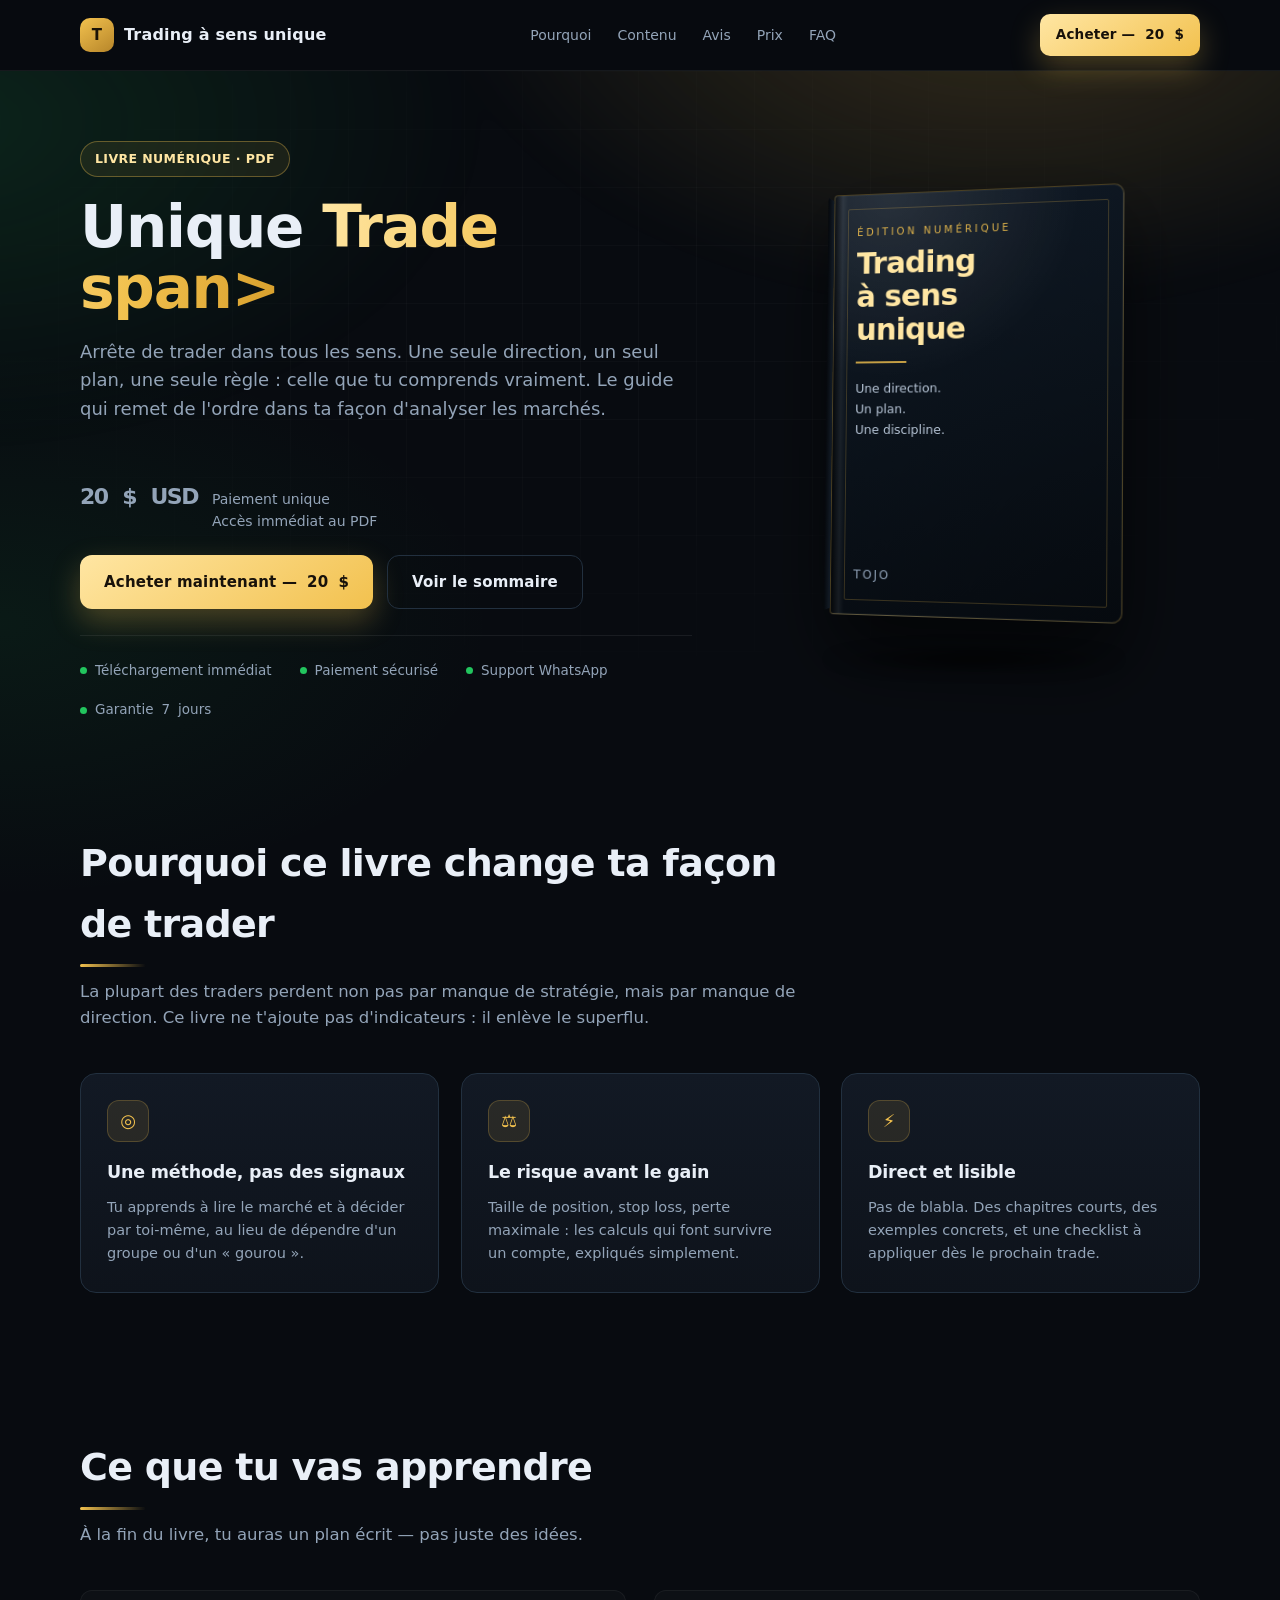
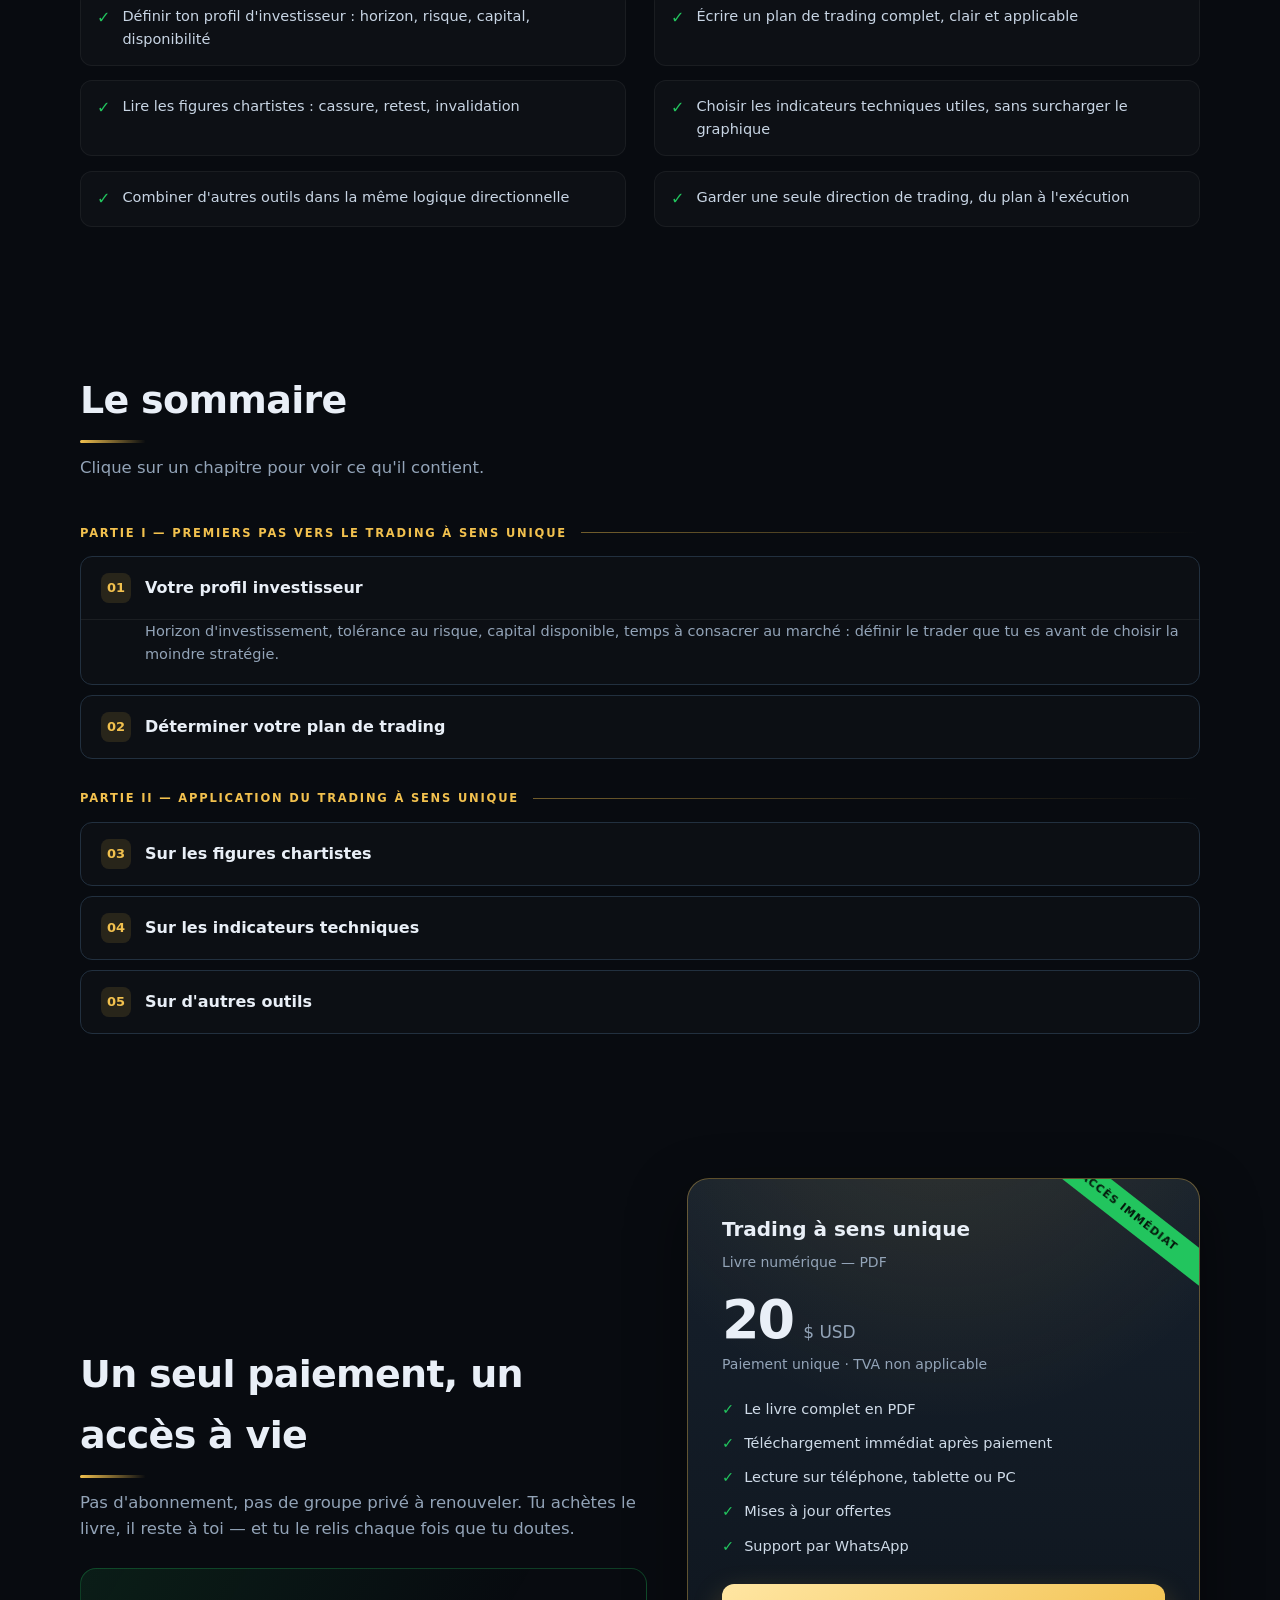
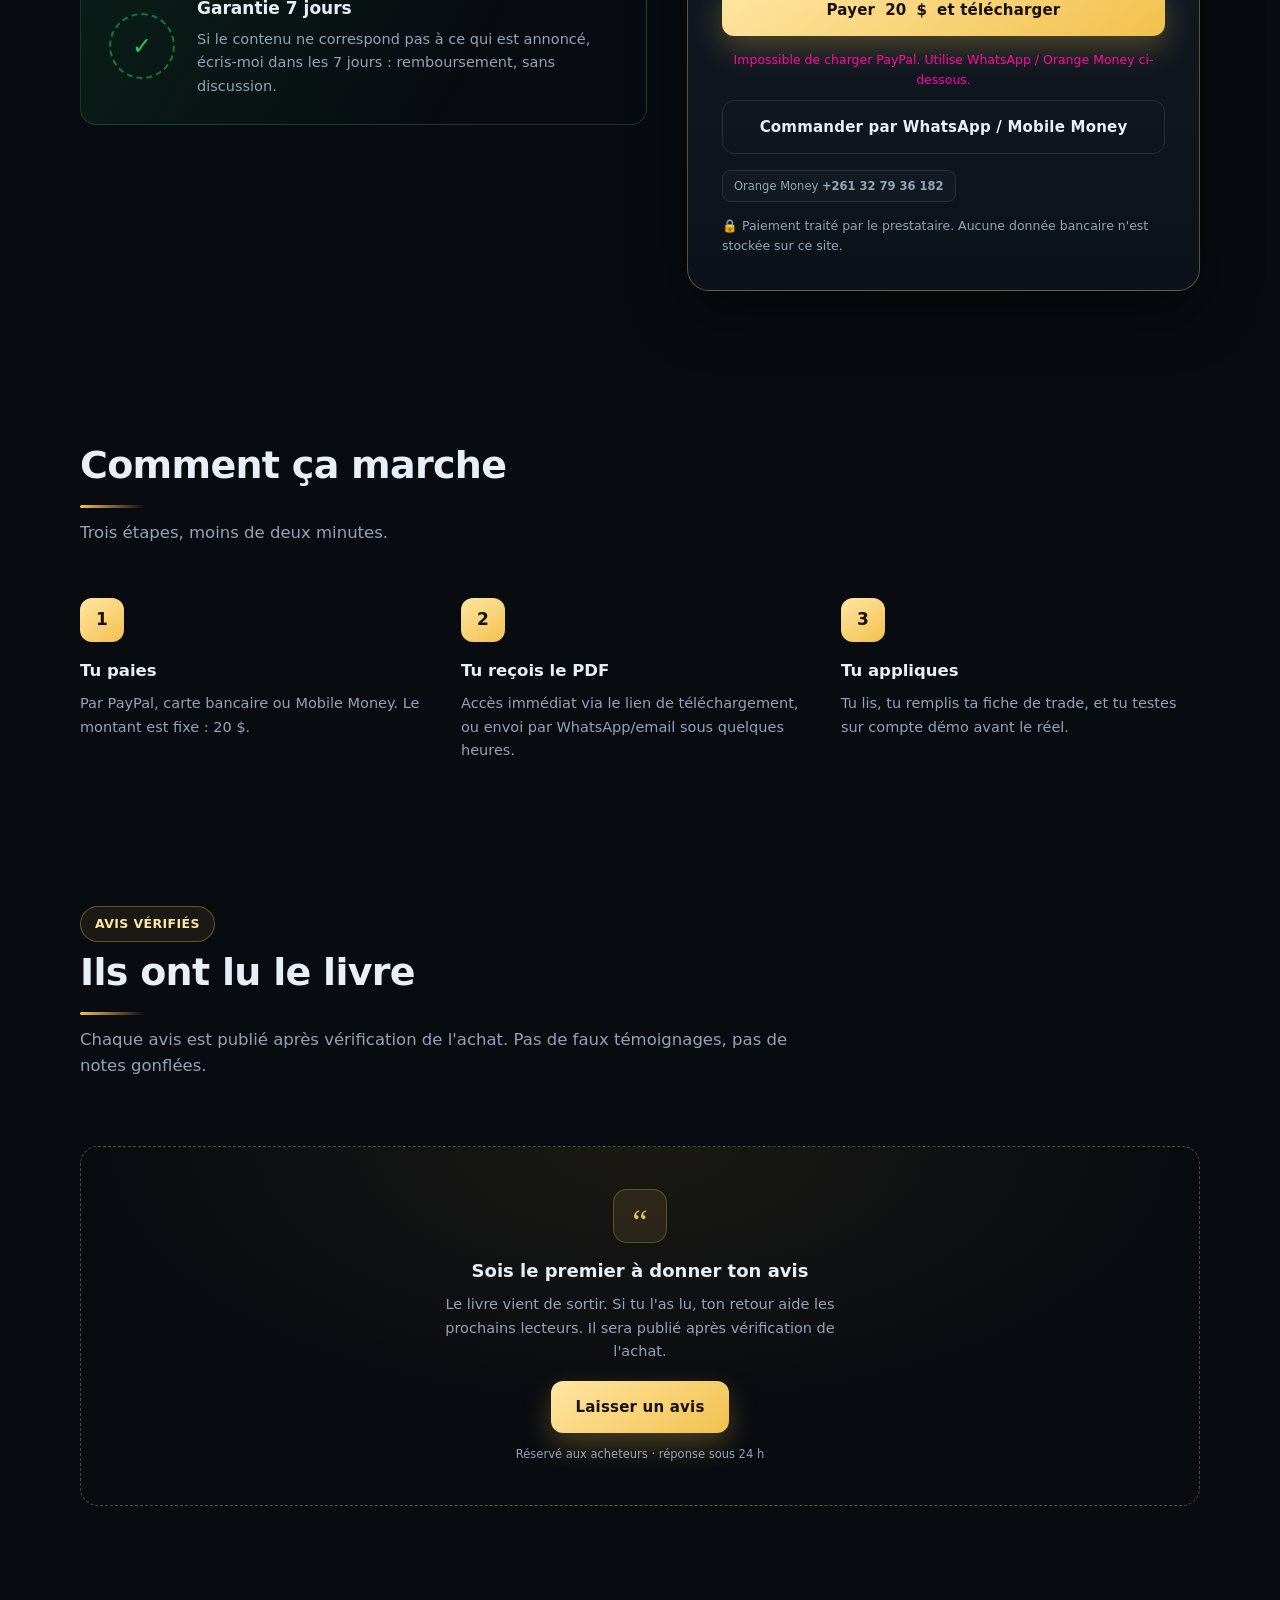
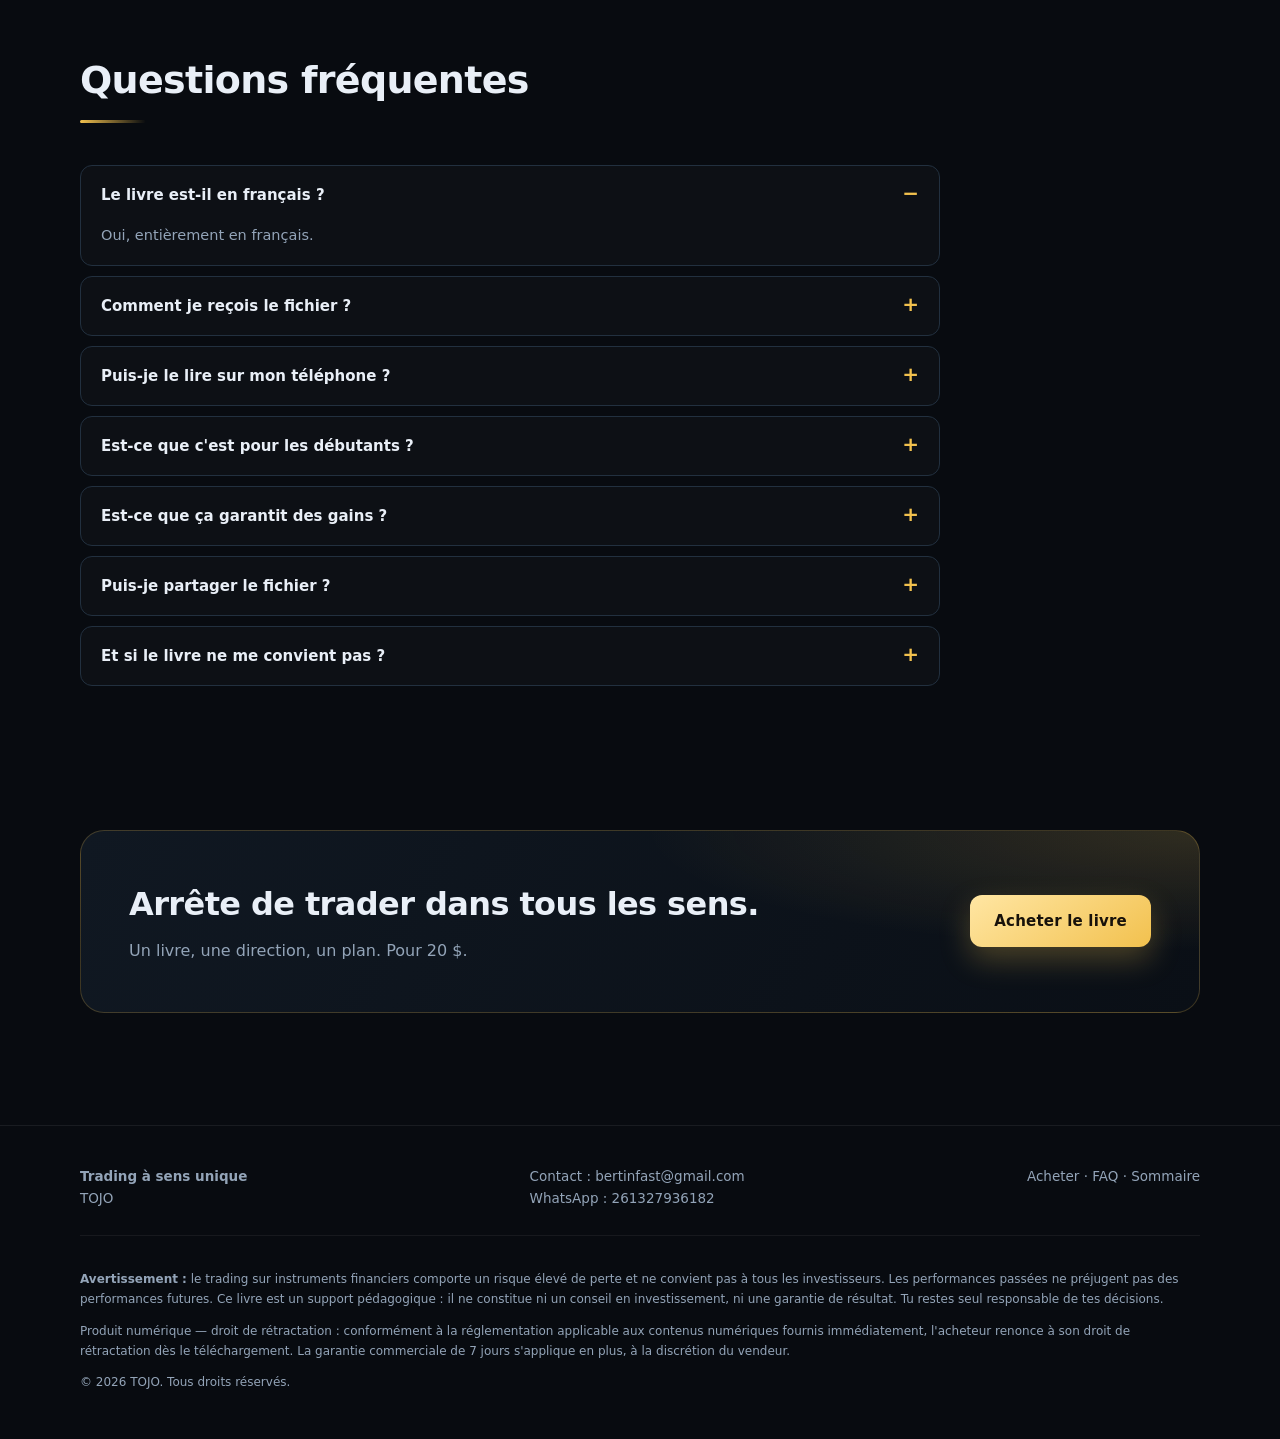
==== commit bf883380: "Update index.html" ====
--- a/index.html
+++ b/index.html
@@ -22,7 +22,7 @@
   <div class="container site-header__inner">
     <a class="brand" href="#hero">
       <span class="brand__mark">T</span>
-      <span data-title>Trading à sens unique</span>
+      <span data-title>Unique Trade</span>
     </a>
     <nav class="nav" id="site-nav" aria-label="Navigation principale">
       <a href="#pourquoi">Pourquoi</a>
@@ -51,7 +51,7 @@
     <div>
       <span class="eyebrow">Livre numérique · PDF</span>
 
-      <h1>Unique  <span class="accent">Trade/span></h1>
+      <h1>Unique  <span class="accent">Trade span> </h1>
 
       <p class="lead">
         Arrête de trader dans tous les sens. Une seule direction, un seul plan,
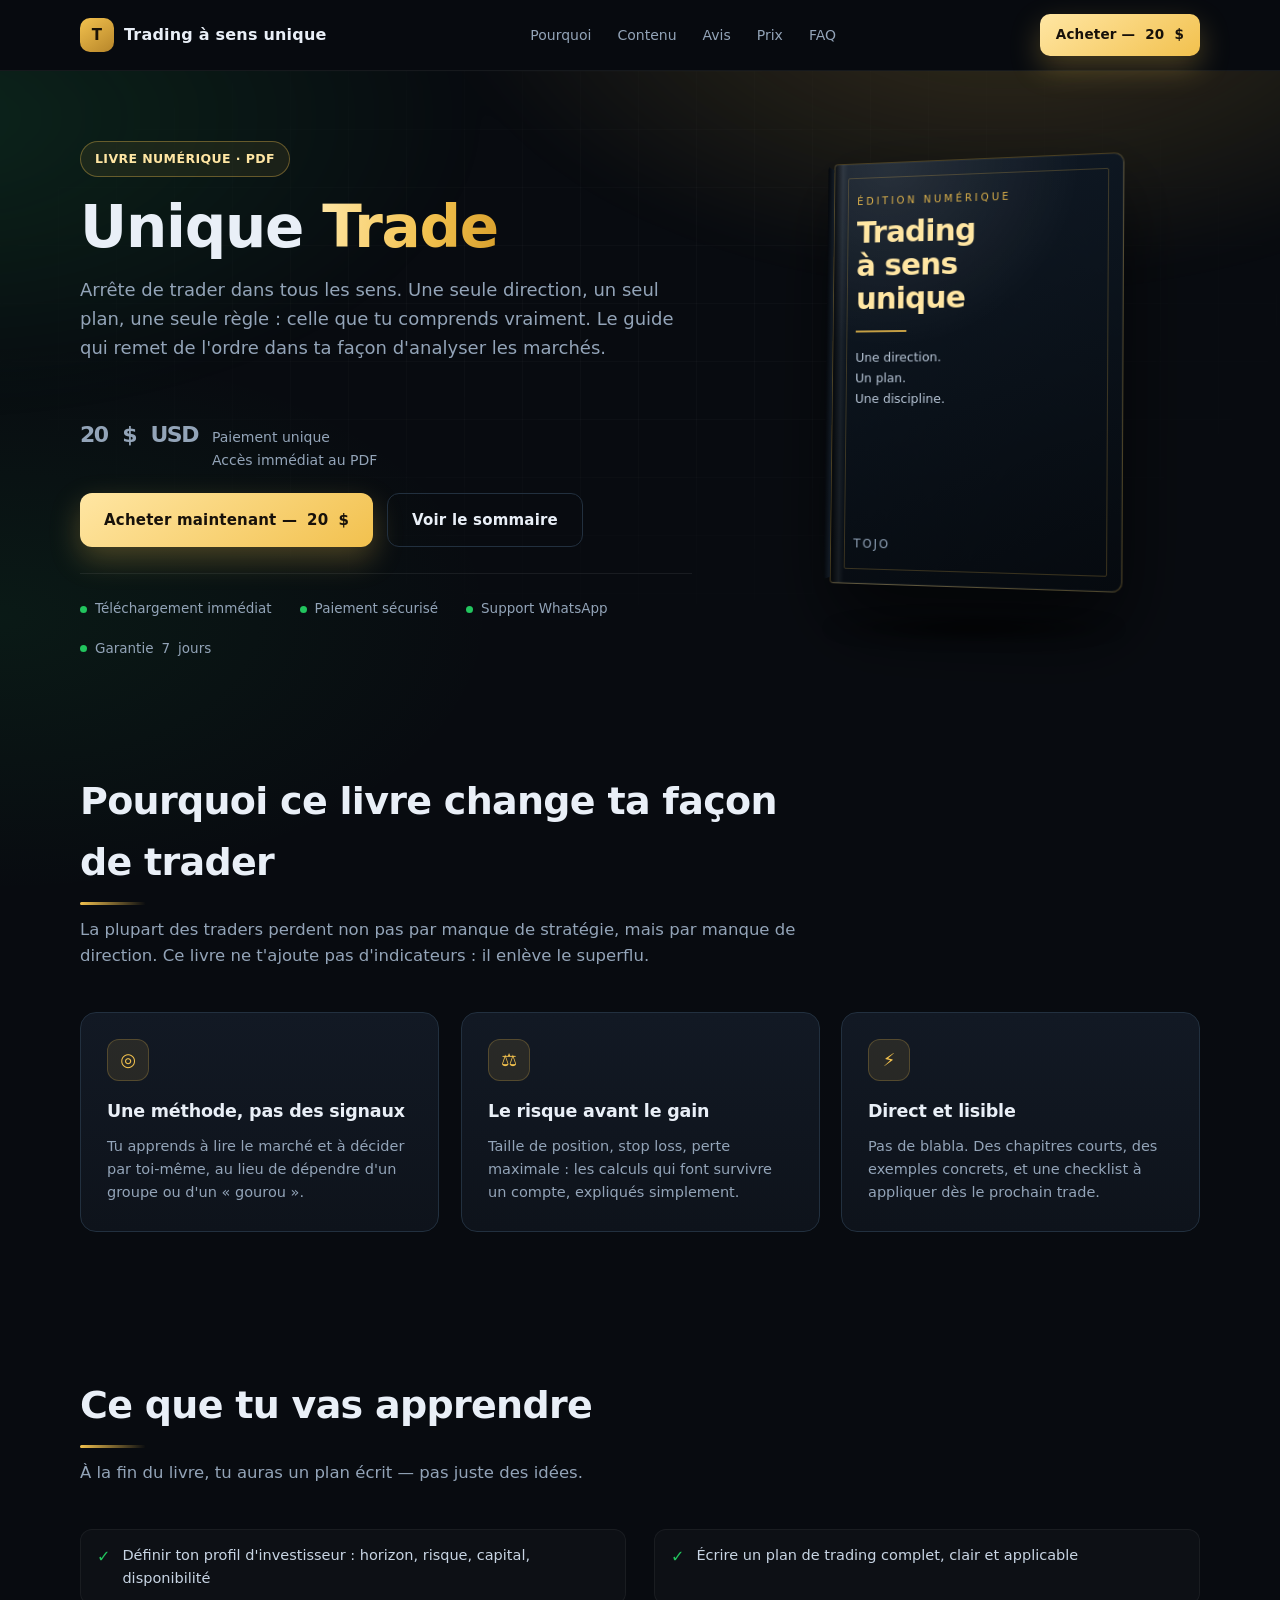
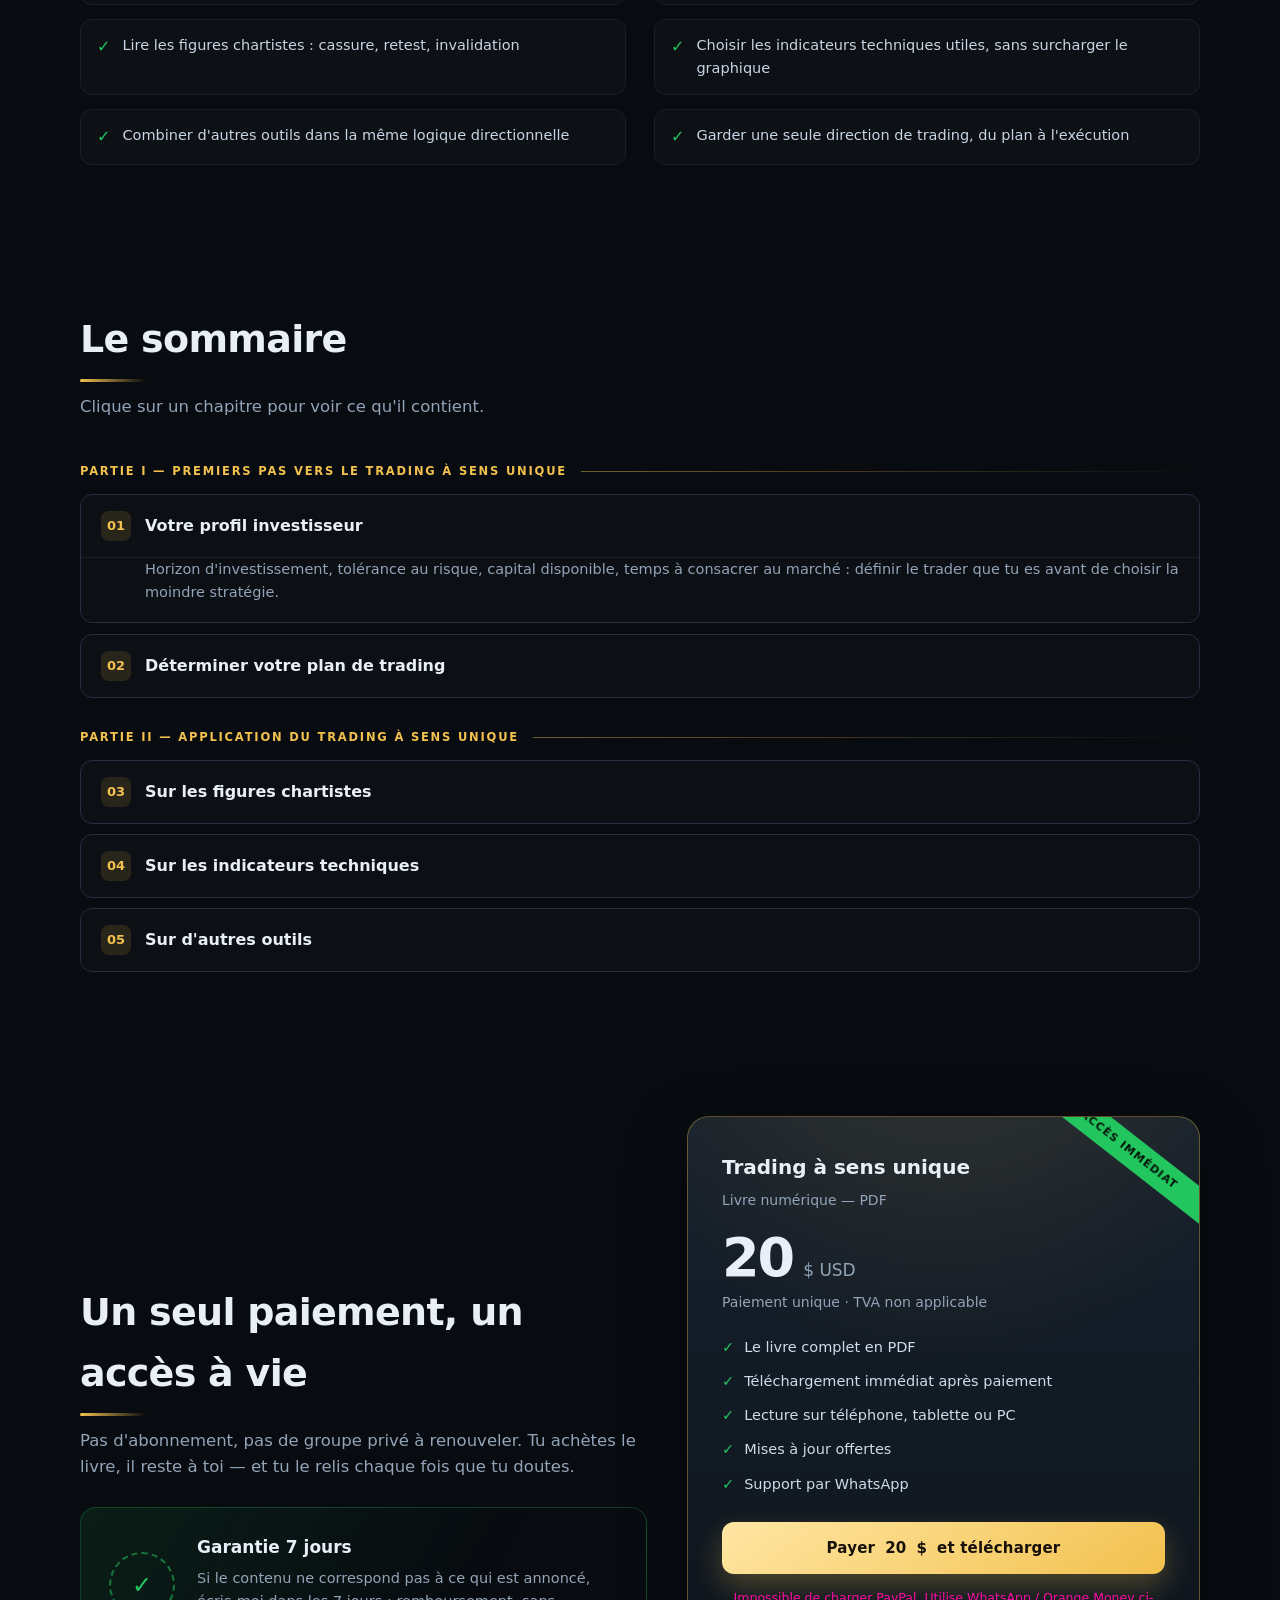
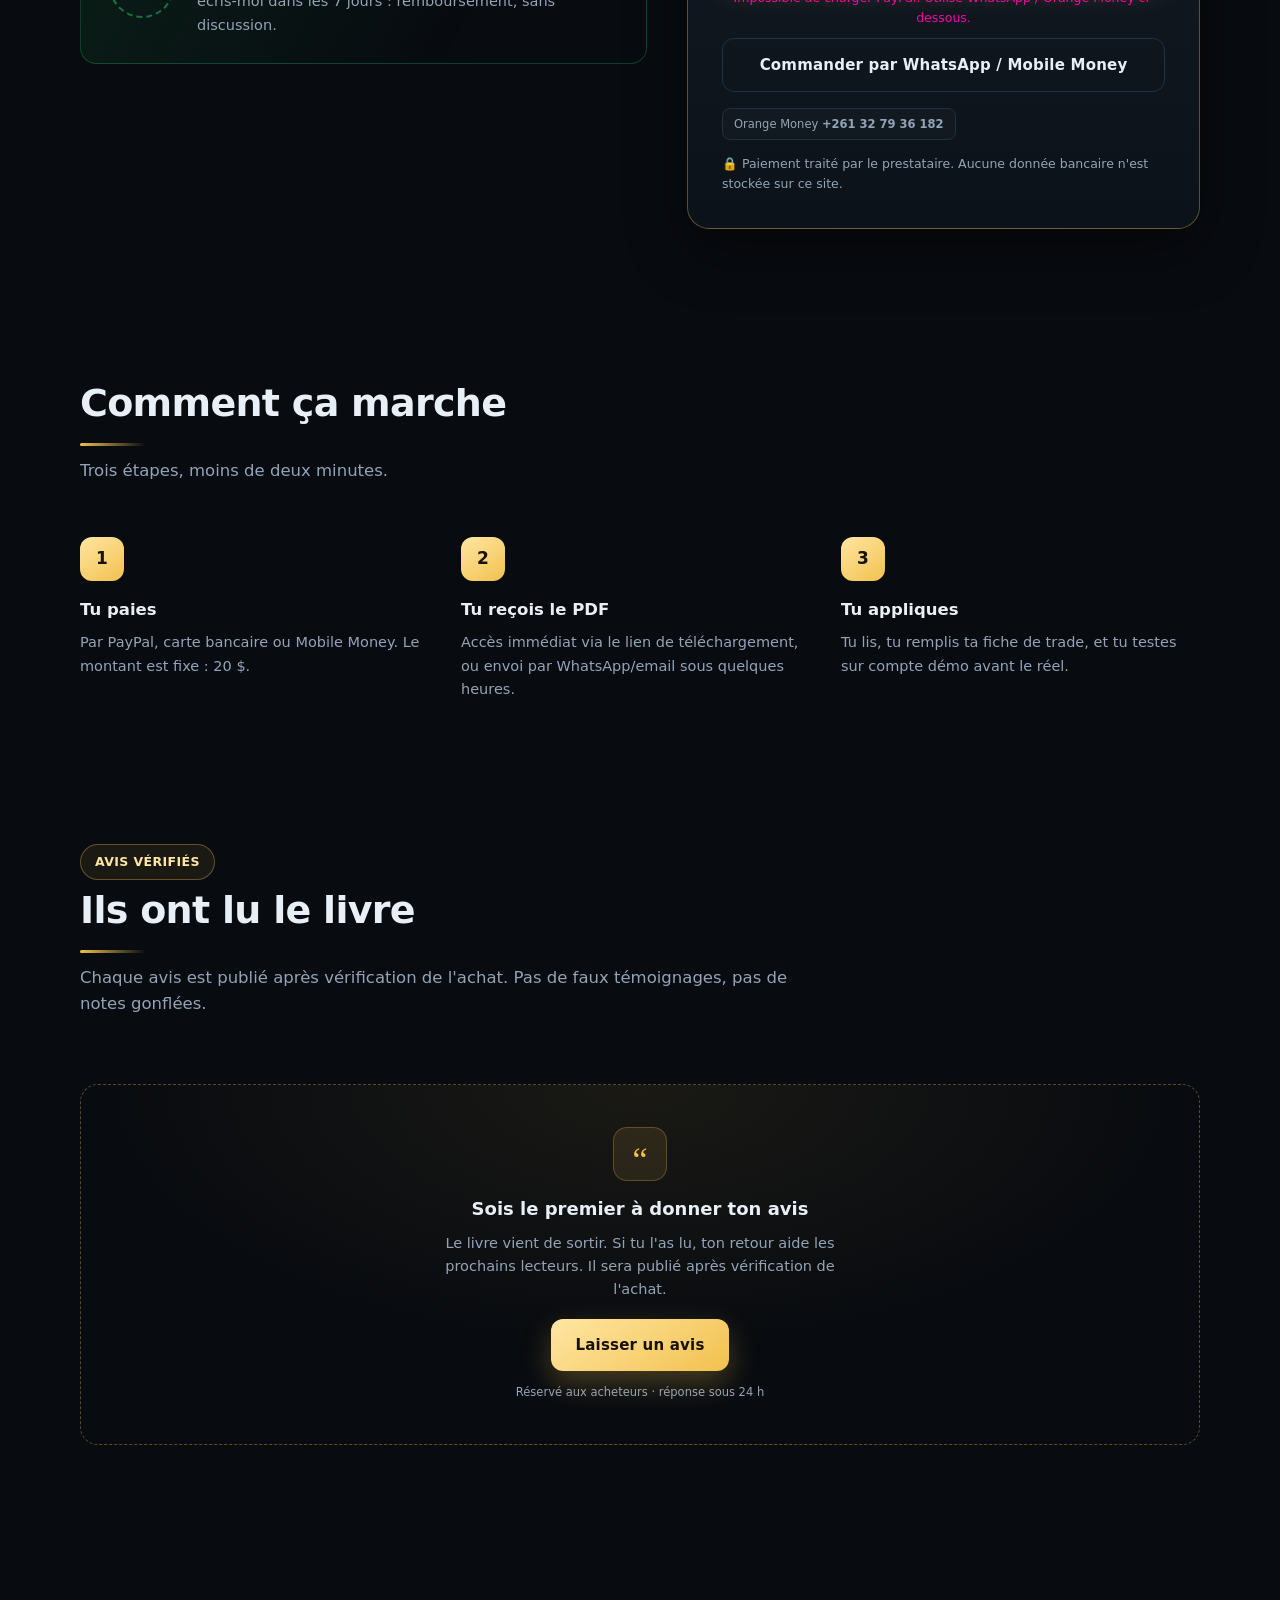
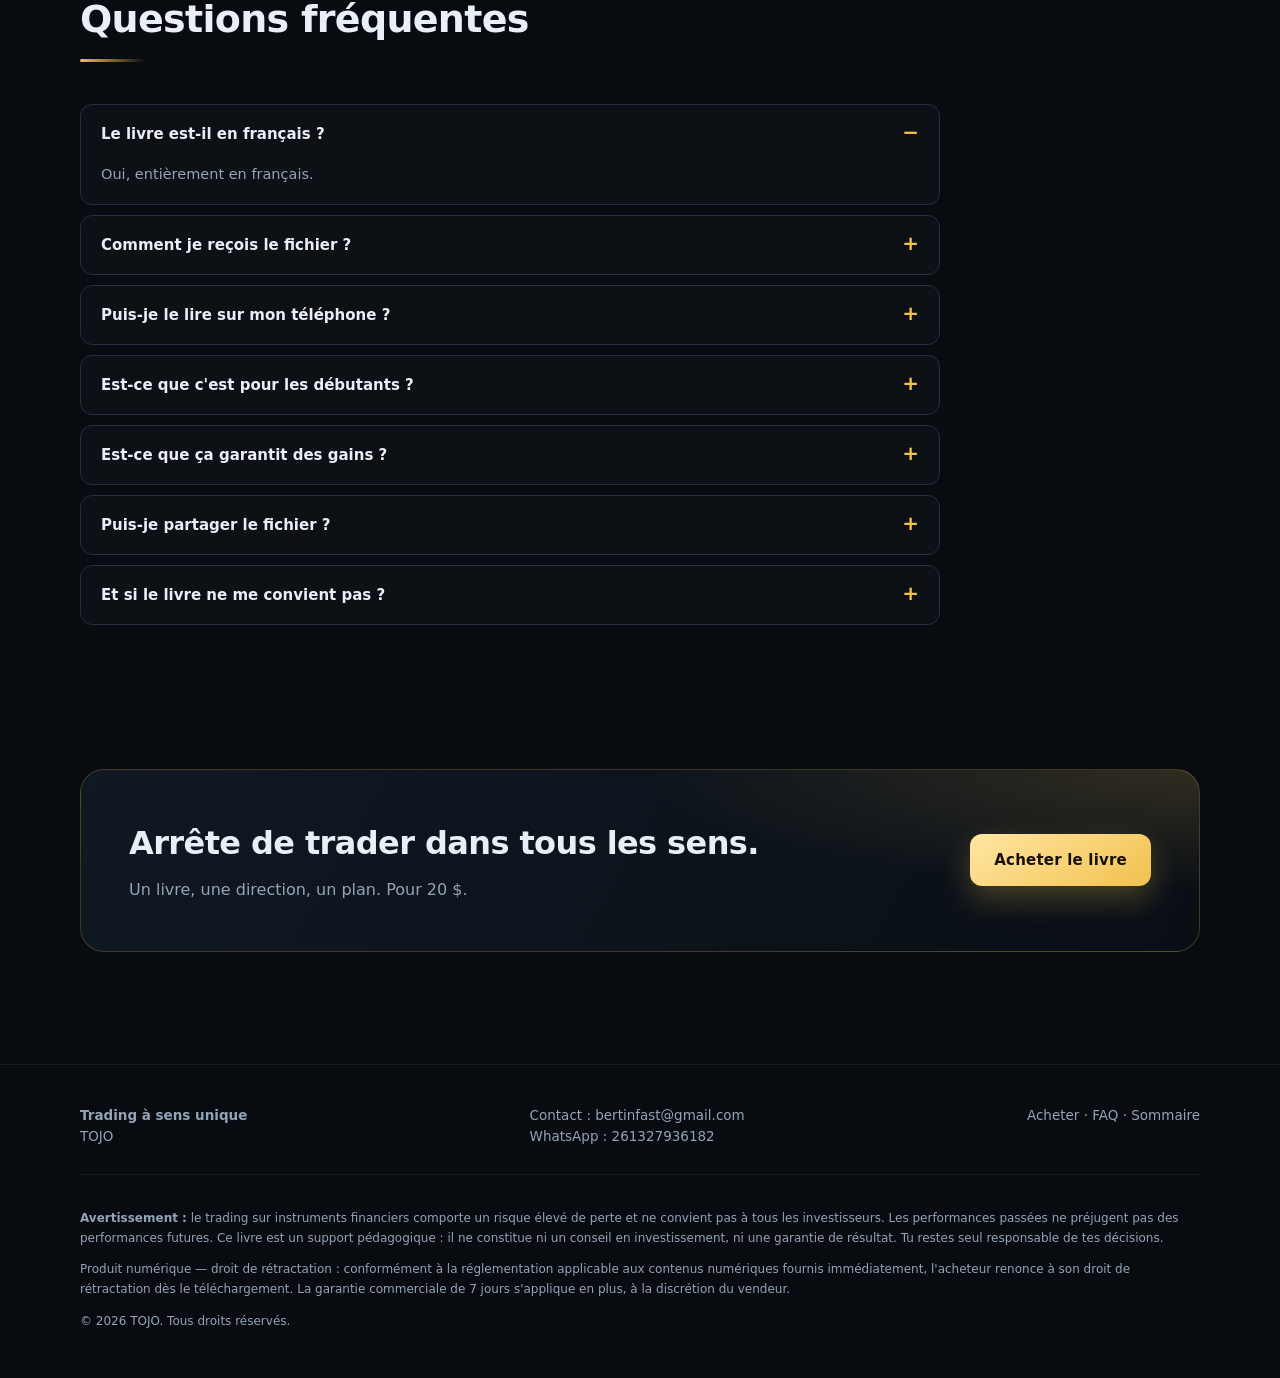
==== commit 6b3167f4: "Update index.html" ====
--- a/index.html
+++ b/index.html
@@ -51,7 +51,7 @@
     <div>
       <span class="eyebrow">Livre numérique · PDF</span>
 
-      <h1>Unique  <span class="accent">Trade span> </h1>
+      <h1>Unique  <span class="accent">Trade </h1>
 
       <p class="lead">
         Arrête de trader dans tous les sens. Une seule direction, un seul plan,
